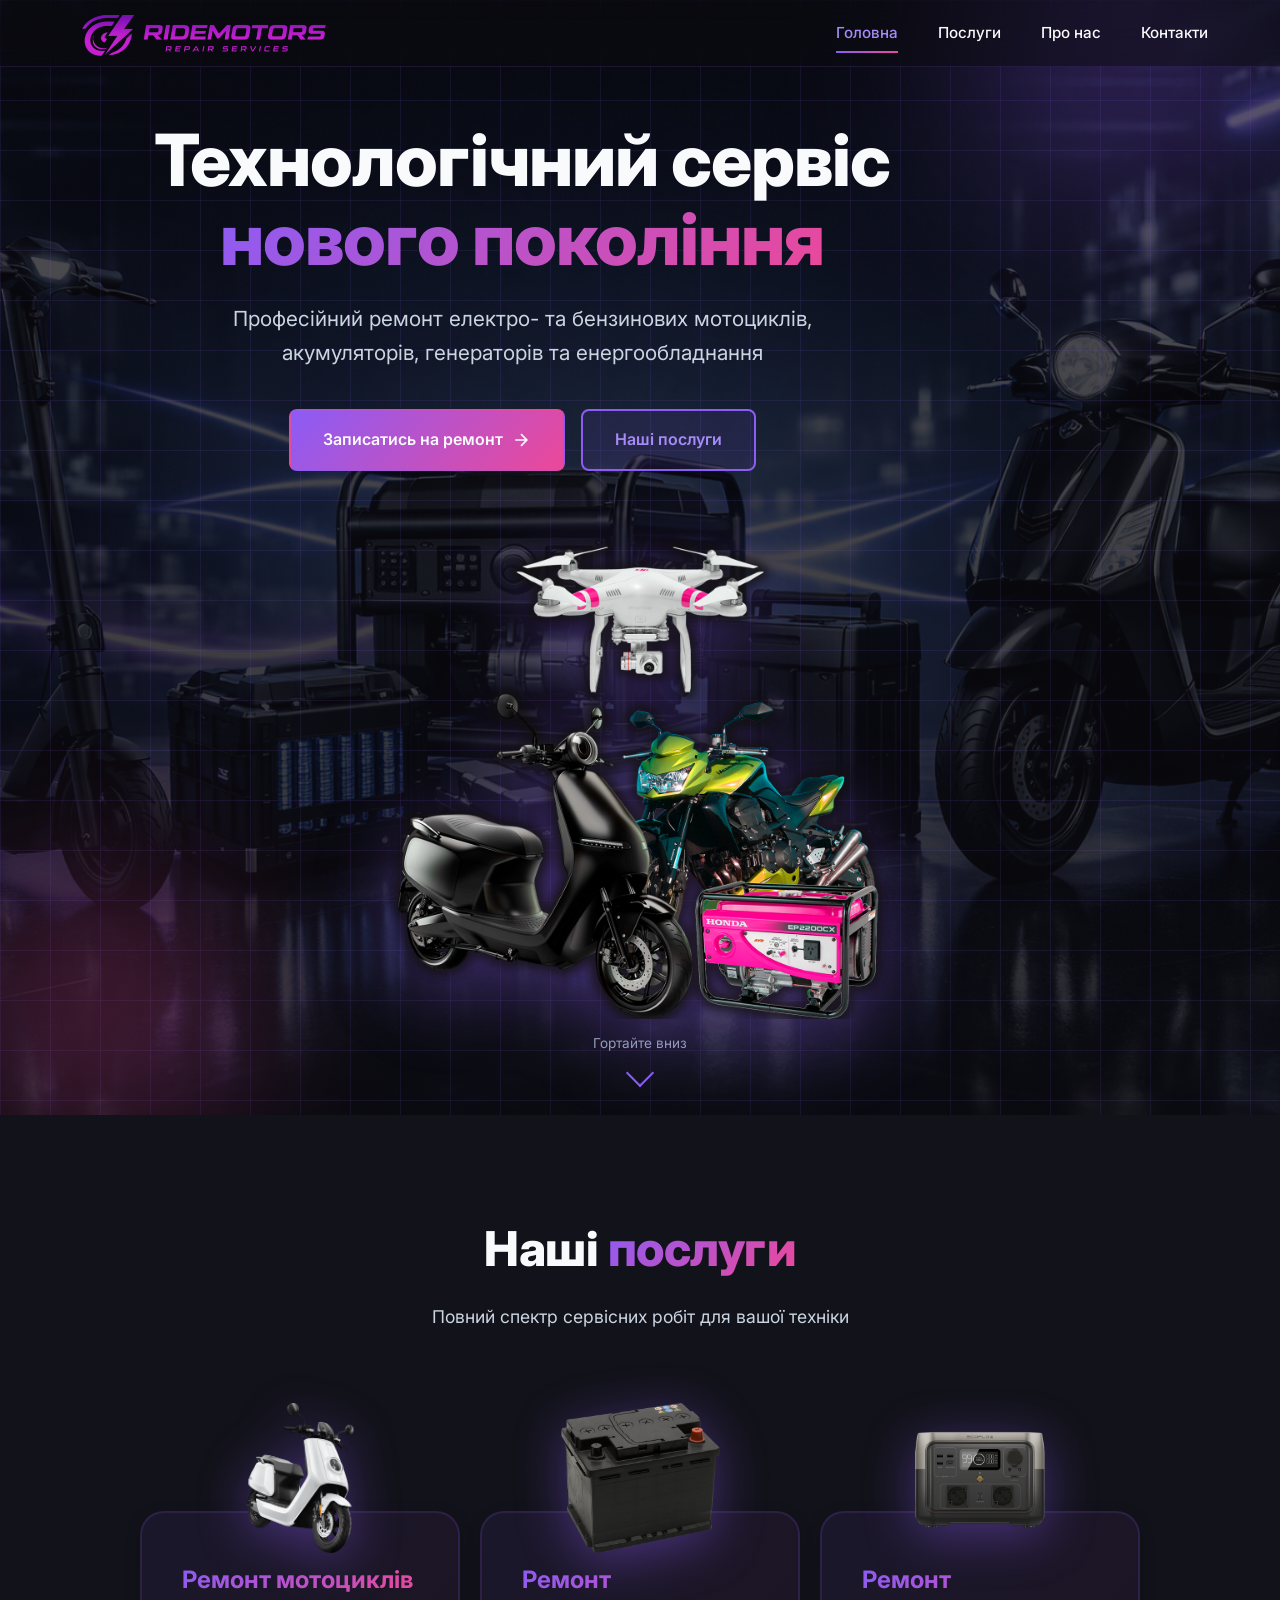
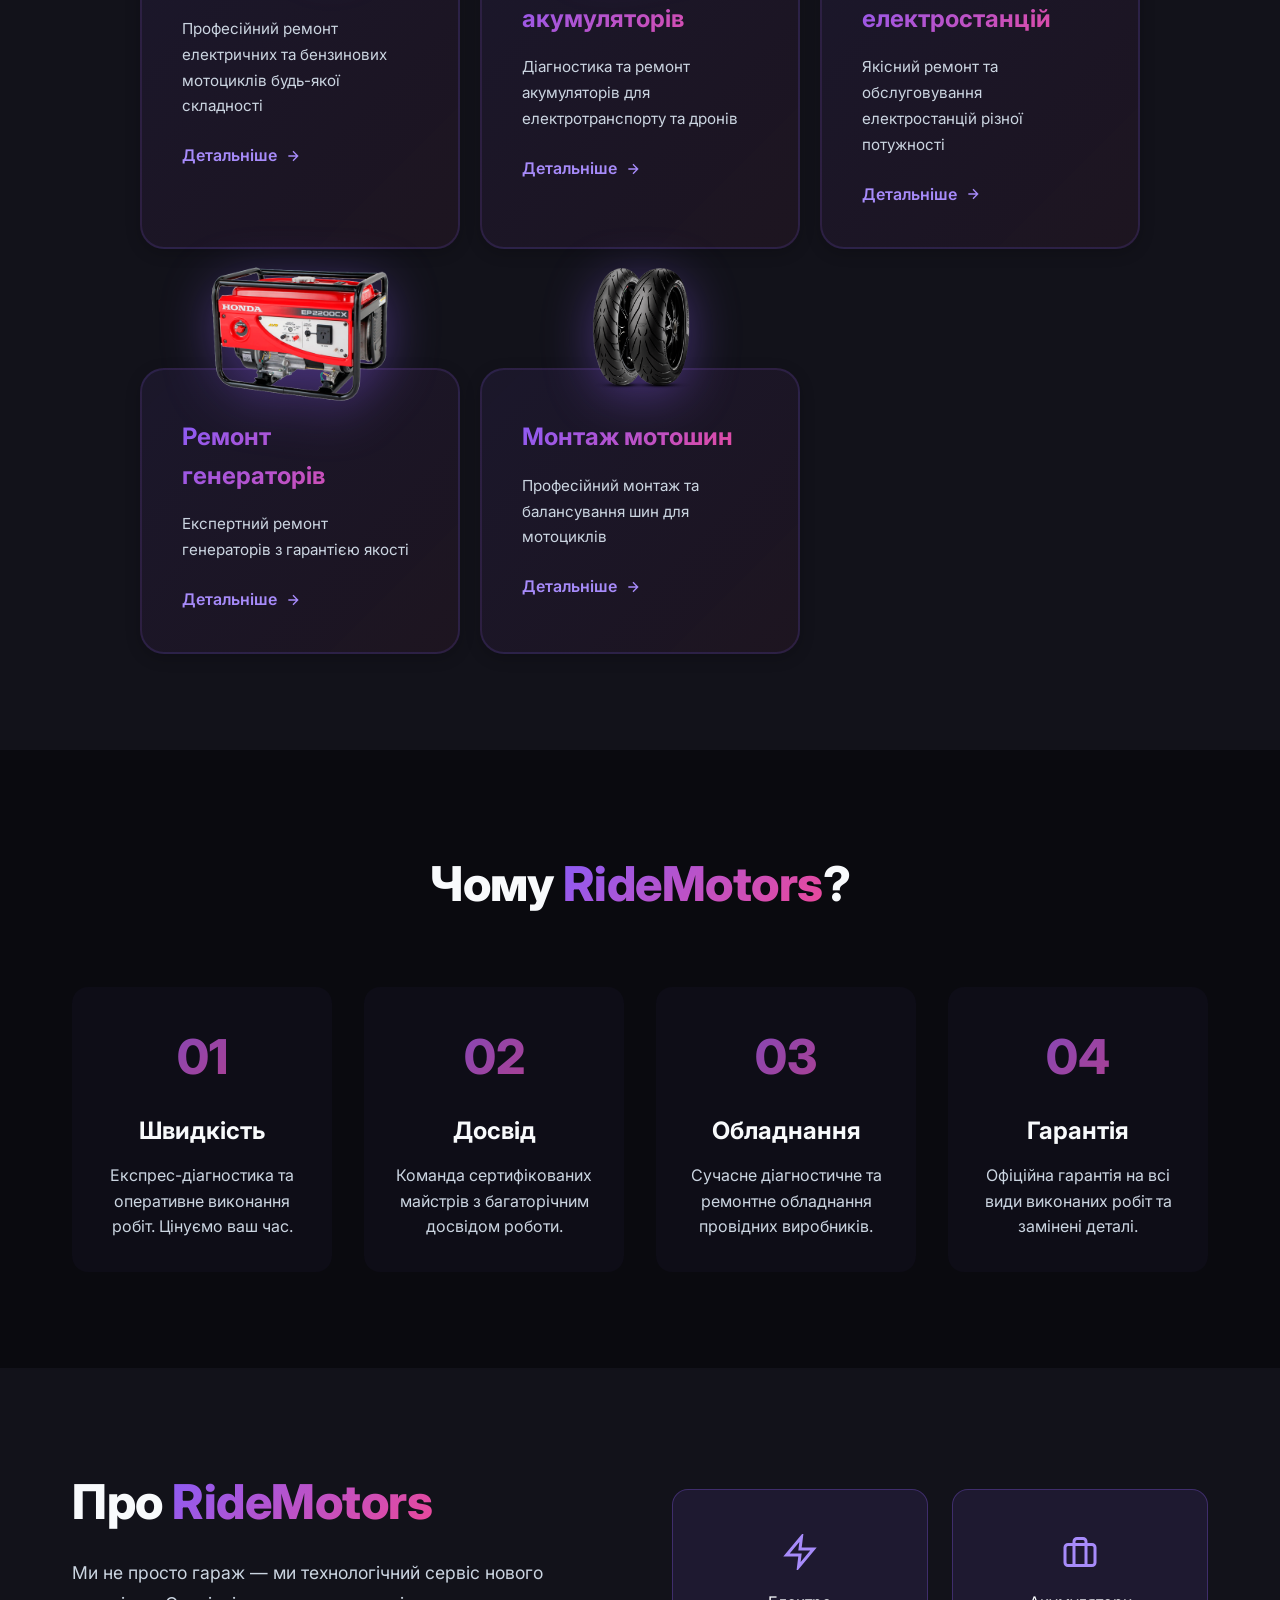
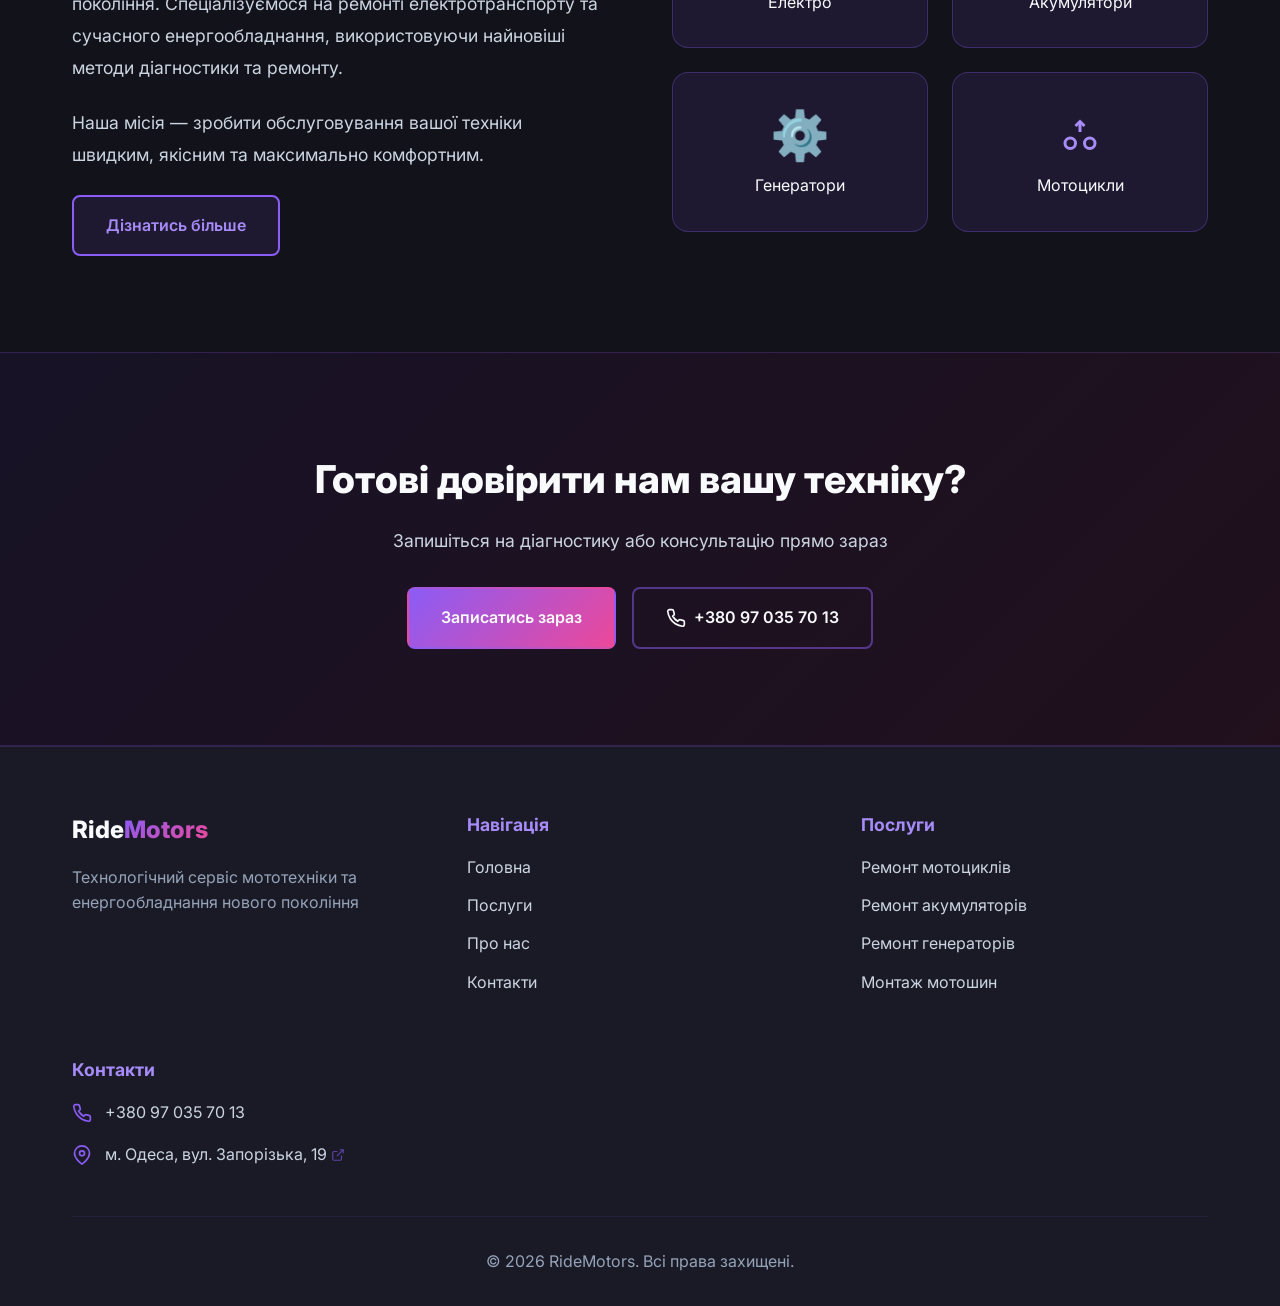
==== index.html @ 6305c005 "first commit" ====
<!DOCTYPE html>
<html lang="uk">
<head>
    <meta charset="UTF-8">
    <meta name="viewport" content="width=device-width, initial-scale=1.0">
    <meta name="description" content="RideMotors - сучасний сервіс з ремонту електро- та бензинових мотоциклів, акумуляторів, генераторів та електростанцій у Києві">
    <meta name="keywords" content="ремонт мотоциклів, ремонт електромотоциклів, ремонт акумуляторів, ремонт генераторів, монтаж мотошин">
    <meta property="og:title" content="RideMotors - Технологічний сервіс мототехніки">
    <meta property="og:description" content="Професійний ремонт електро- та бензинових мотоциклів, акумуляторів та енергообладнання">
    <meta property="og:type" content="website">
    <title>RideMotors - Технологічний сервіс мототехніки нового покоління</title>
    <link rel="preconnect" href="https://fonts.googleapis.com">
    <link rel="preconnect" href="https://fonts.gstatic.com" crossorigin>
    <link href="https://fonts.googleapis.com/css2?family=Inter:wght@300;400;600;700;800&display=swap" rel="stylesheet">
    <link rel="stylesheet" href="css/styles.css">
</head>
<body>
    <!-- Navigation -->
    <nav class="nav" id="nav">
        <div class="container">
            <div class="nav-content">
                <a href="index.html" class="logo">
                    <img src="img/logo.png" alt="RideMotors" class="logo-image">
                </a>
                <div class="nav-links" id="navLinks">
                    <a href="index.html" class="nav-link active">Головна</a>
                    <a href="services.html" class="nav-link">Послуги</a>
                    <a href="about.html" class="nav-link">Про нас</a>
                    <a href="contacts.html" class="nav-link">Контакти</a>
                </div>
                <button class="nav-toggle" id="navToggle" aria-label="Menu">
                    <span></span>
                    <span></span>
                    <span></span>
                </button>
            </div>
        </div>
    </nav>

    <!-- Hero Section -->
    <section class="hero">
        <div class="hero-bg">
            <div class="neon-grid"></div>
            <div class="glow-orb glow-orb-1"></div>
            <div class="glow-orb glow-orb-2"></div>
        </div>
        <div class="container">
            <div class="hero-content">
                <h1 class="hero-title animate-fade-in">
                    Технологічний сервіс
                    <span class="gradient-text">нового покоління</span>
                </h1>
                <p class="hero-subtitle animate-fade-in-delay">
                    Професійний ремонт електро- та бензинових мотоциклів, 
                    акумуляторів, генераторів та енергообладнання
                </p>
                <div class="hero-cta animate-fade-in-delay-2">
                    <a href="contacts.html" class="btn btn-primary glow-effect">
                        Записатись на ремонт
                        <svg class="btn-icon" viewBox="0 0 24 24" fill="none" stroke="currentColor" stroke-width="2">
                            <path d="M5 12h14M12 5l7 7-7 7"/>
                        </svg>
                    </a>
                    <a href="services.html" class="btn btn-secondary">
                        Наші послуги
                    </a>
                </div>
            </div>
            <div class="hero-motorcycle">
                <img src="img/motocycle.png" alt="Motorcycle" class="motorcycle-image animate-slide-up">
            </div>
        </div>
        <div class="scroll-indicator">
            <span>Гортайте вниз</span>
            <div class="scroll-arrow"></div>
        </div>
    </section>

    <!-- Services Section -->
    <section class="services" id="services">
        <div class="container">
            <div class="section-header">
                <h2 class="section-title">Наші <span class="gradient-text">послуги</span></h2>
                <p class="section-subtitle">Повний спектр сервісних робіт для вашої техніки</p>
            </div>
            <div class="services-grid">
                <div class="service-card" data-animate>
                    <div class="service-image">
                        <img src="img/remont-electro-skuteriv.png" alt="Ремонт мотоциклів">
                    </div>
                    <h3 class="service-title">Ремонт мотоциклів</h3>
                    <p class="service-description">
                        Професійний ремонт електричних та бензинових мотоциклів будь-якої складності
                    </p>
                    <a href="services.html#motorcycles" class="service-link">
                        Детальніше
                        <svg class="link-arrow" viewBox="0 0 24 24" fill="none" stroke="currentColor" stroke-width="2">
                            <path d="M5 12h14M12 5l7 7-7 7"/>
                        </svg>
                    </a>
                </div>

                <div class="service-card" data-animate>
                    <div class="service-image">
                        <img src="img/acamulator.png" alt="Ремонт акумуляторів">
                    </div>
                    <h3 class="service-title">Ремонт акумуляторів</h3>
                    <p class="service-description">
                        Діагностика та ремонт акумуляторів для електротранспорту та дронів
                    </p>
                    <a href="services.html#batteries" class="service-link">
                        Детальніше
                        <svg class="link-arrow" viewBox="0 0 24 24" fill="none" stroke="currentColor" stroke-width="2">
                            <path d="M5 12h14M12 5l7 7-7 7"/>
                        </svg>
                    </a>
                </div>

                <div class="service-card" data-animate>
                    <div class="service-image">
                        <img src="img/electro-stanchiya.png" alt="Ремонт електростанцій">
                    </div>
                    <h3 class="service-title">Ремонт електростанцій</h3>
                    <p class="service-description">
                        Якісний ремонт та обслуговування електростанцій різної потужності
                    </p>
                    <a href="services.html#power-stations" class="service-link">
                        Детальніше
                        <svg class="link-arrow" viewBox="0 0 24 24" fill="none" stroke="currentColor" stroke-width="2">
                            <path d="M5 12h14M12 5l7 7-7 7"/>
                        </svg>
                    </a>
                </div>

                <div class="service-card" data-animate>
                    <div class="service-image">
                        <img src="img/generator.png" alt="Ремонт генераторів">
                    </div>
                    <h3 class="service-title">Ремонт генераторів</h3>
                    <p class="service-description">
                        Експертний ремонт генераторів з гарантією якості
                    </p>
                    <a href="services.html#generators" class="service-link">
                        Детальніше
                        <svg class="link-arrow" viewBox="0 0 24 24" fill="none" stroke="currentColor" stroke-width="2">
                            <path d="M5 12h14M12 5l7 7-7 7"/>
                        </svg>
                    </a>
                </div>

                <div class="service-card" data-animate>
                    <div class="service-image">
                        <img src="img/motoshina.png" alt="Монтаж мотошин">
                    </div>
                    <h3 class="service-title">Монтаж мотошин</h3>
                    <p class="service-description">
                        Професійний монтаж та балансування шин для мотоциклів
                    </p>
                    <a href="services.html#tires" class="service-link">
                        Детальніше
                        <svg class="link-arrow" viewBox="0 0 24 24" fill="none" stroke="currentColor" stroke-width="2">
                            <path d="M5 12h14M12 5l7 7-7 7"/>
                        </svg>
                    </a>
                </div>
            </div>
        </div>
    </section>

    <!-- Advantages Section -->
    <section class="advantages">
        <div class="container">
            <div class="section-header">
                <h2 class="section-title">Чому <span class="gradient-text">RideMotors</span>?</h2>
            </div>
            <div class="advantages-grid">
                <div class="advantage-card" data-animate>
                    <div class="advantage-number">01</div>
                    <h3 class="advantage-title">Швидкість</h3>
                    <p class="advantage-description">
                        Експрес-діагностика та оперативне виконання робіт. Цінуємо ваш час.
                    </p>
                </div>
                <div class="advantage-card" data-animate>
                    <div class="advantage-number">02</div>
                    <h3 class="advantage-title">Досвід</h3>
                    <p class="advantage-description">
                        Команда сертифікованих майстрів з багаторічним досвідом роботи.
                    </p>
                </div>
                <div class="advantage-card" data-animate>
                    <div class="advantage-number">03</div>
                    <h3 class="advantage-title">Обладнання</h3>
                    <p class="advantage-description">
                        Сучасне діагностичне та ремонтне обладнання провідних виробників.
                    </p>
                </div>
                <div class="advantage-card" data-animate>
                    <div class="advantage-number">04</div>
                    <h3 class="advantage-title">Гарантія</h3>
                    <p class="advantage-description">
                        Офіційна гарантія на всі види виконаних робіт та замінені деталі.
                    </p>
                </div>
            </div>
        </div>
    </section>

    <!-- About Preview Section -->
    <section class="about-preview">
        <div class="container">
            <div class="about-preview-content">
                <div class="about-preview-text" data-animate>
                    <h2 class="section-title">Про <span class="gradient-text">RideMotors</span></h2>
                    <p class="about-preview-description">
                        Ми не просто гараж — ми технологічний сервіс нового покоління. 
                        Спеціалізуємося на ремонті електротранспорту та сучасного енергообладнання, 
                        використовуючи найновіші методи діагностики та ремонту.
                    </p>
                    <p class="about-preview-description">
                        Наша місія — зробити обслуговування вашої техніки швидким, 
                        якісним та максимально комфортним.
                    </p>
                    <a href="about.html" class="btn btn-secondary">
                        Дізнатись більше
                    </a>
                </div>
                <div class="about-preview-visual" data-animate>
                    <div class="tech-grid">
                        <div class="tech-item">
                            <div class="tech-icon">
                                <svg viewBox="0 0 24 24" fill="none" stroke="currentColor" stroke-width="2">
                                    <path d="M13 2L3 14h9l-1 8 10-12h-9l1-8z"/>
                                </svg>
                            </div>
                            <span>Електро</span>
                        </div>
                        <div class="tech-item">
                            <div class="tech-icon">
                                <svg viewBox="0 0 24 24" fill="none" stroke="currentColor" stroke-width="2">
                                    <rect x="2" y="7" width="20" height="14" rx="2" ry="2"/>
                                    <path d="M16 21V5a2 2 0 0 0-2-2h-4a2 2 0 0 0-2 2v16"/>
                                </svg>
                            </div>
                            <span>Акумулятори</span>
                        </div>
                        <div class="tech-item">
                            <div class="tech-icon">⚙️</div>
                            <span>Генератори</span>
                        </div>
                        <div class="tech-item">
                            <div class="tech-icon">
                                <svg viewBox="0 0 24 24" fill="none" stroke="currentColor" stroke-width="2">
                                    <circle cx="5.5" cy="17.5" r="3.5"/>
                                    <circle cx="18.5" cy="17.5" r="3.5"/>
                                    <path d="M15 6l-3-3-3 3"/>
                                    <path d="M12 3v7"/>
                                </svg>
                            </div>
                            <span>Мотоцикли</span>
                        </div>
                    </div>
                </div>
            </div>
        </div>
    </section>

    <!-- CTA Section -->
    <section class="cta">
        <div class="container">
            <div class="cta-content" data-animate>
                <h2 class="cta-title">Готові довірити нам вашу техніку?</h2>
                <p class="cta-description">
                    Запишіться на діагностику або консультацію прямо зараз
                </p>
                <div class="cta-buttons">
                    <a href="contacts.html" class="btn btn-primary glow-effect">
                        Записатись зараз
                    </a>
                    <a href="tel:+380970357013" class="btn btn-outline">
                        <svg class="btn-icon" viewBox="0 0 24 24" fill="none" stroke="currentColor" stroke-width="2">
                            <path d="M22 16.92v3a2 2 0 0 1-2.18 2 19.79 19.79 0 0 1-8.63-3.07 19.5 19.5 0 0 1-6-6 19.79 19.79 0 0 1-3.07-8.67A2 2 0 0 1 4.11 2h3a2 2 0 0 1 2 1.72 12.84 12.84 0 0 0 .7 2.81 2 2 0 0 1-.45 2.11L8.09 9.91a16 16 0 0 0 6 6l1.27-1.27a2 2 0 0 1 2.11-.45 12.84 12.84 0 0 0 2.81.7A2 2 0 0 1 22 16.92z"/>
                        </svg>
                        +380 97 035 70 13
                    </a>
                </div>
            </div>
        </div>
    </section>

    <!-- Footer -->
    <footer class="footer">
        <div class="container">
            <div class="footer-content">
                <div class="footer-section">
                    <h3 class="footer-logo">
                        <span class="logo-text">Ride</span><span class="logo-accent">Motors</span>
                    </h3>
                    <p class="footer-description">
                        Технологічний сервіс мототехніки та енергообладнання нового покоління
                    </p>
                </div>
                <div class="footer-section">
                    <h4 class="footer-title">Навігація</h4>
                    <ul class="footer-links">
                        <li><a href="index.html">Головна</a></li>
                        <li><a href="services.html">Послуги</a></li>
                        <li><a href="about.html">Про нас</a></li>
                        <li><a href="contacts.html">Контакти</a></li>
                    </ul>
                </div>
                <div class="footer-section">
                    <h4 class="footer-title">Послуги</h4>
                    <ul class="footer-links">
                        <li><a href="services.html#motorcycles">Ремонт мотоциклів</a></li>
                        <li><a href="services.html#batteries">Ремонт акумуляторів</a></li>
                        <li><a href="services.html#generators">Ремонт генераторів</a></li>
                        <li><a href="services.html#tires">Монтаж мотошин</a></li>
                    </ul>
                </div>
                <div class="footer-section">
                    <h4 class="footer-title">Контакти</h4>
                    <ul class="footer-contacts">
                        <li>
                            <svg viewBox="0 0 24 24" fill="none" stroke="currentColor" stroke-width="2">
                                <path d="M22 16.92v3a2 2 0 0 1-2.18 2 19.79 19.79 0 0 1-8.63-3.07 19.5 19.5 0 0 1-6-6 19.79 19.79 0 0 1-3.07-8.67A2 2 0 0 1 4.11 2h3a2 2 0 0 1 2 1.72 12.84 12.84 0 0 0 .7 2.81 2 2 0 0 1-.45 2.11L8.09 9.91a16 16 0 0 0 6 6l1.27-1.27a2 2 0 0 1 2.11-.45 12.84 12.84 0 0 0 2.81.7A2 2 0 0 1 22 16.92z"/>
                            </svg>
                            <a href="tel:+380970357013">+380 97 035 70 13</a>
                        </li>
                        <li>
                            <svg viewBox="0 0 24 24" fill="none" stroke="currentColor" stroke-width="2">
                                <path d="M21 10c0 7-9 13-9 13s-9-6-9-13a9 9 0 0 1 18 0z"/>
                                <circle cx="12" cy="10" r="3"/>
                            </svg>
                            <a href="https://maps.google.com/?q=м.+Одеса,+вул.+Запорізька,+19" target="_blank" rel="noopener" class="footer-address-link">
                                <span>м. Одеса, вул. Запорізька, 19</span>
                                <svg class="link-external" viewBox="0 0 24 24" fill="none" stroke="currentColor" stroke-width="2" style="width: 14px; height: 14px; margin-left: 4px;">
                                    <path d="M18 13v6a2 2 0 0 1-2 2H5a2 2 0 0 1-2-2V8a2 2 0 0 1 2-2h6"/>
                                    <polyline points="15 3 21 3 21 9"/>
                                    <line x1="10" y1="14" x2="21" y2="3"/>
                                </svg>
                            </a>
                        </li>
                    </ul>
                </div>
            </div>
            <div class="footer-bottom">
                <p>&copy; 2026 RideMotors. Всі права захищені.</p>
            </div>
        </div>
    </footer>

    <script src="js/main.js"></script>
</body>
</html>
---- css/styles.css ----
/* ============================================
   RideMotors - Modern Tech Service Website
   Purple Neon Aesthetic
   ============================================ */

/* ============================================
   ROOT VARIABLES
   ============================================ */
:root {
    /* Colors - Purple Neon Theme */
    --color-dark: #0a0a0f;
    --color-dark-alt: #12121a;
    --color-dark-lighter: #1a1a26;
    --color-purple: #8b5cf6;
    --color-purple-light: #a78bfa;
    --color-purple-dark: #7c3aed;
    --color-pink: #ec4899;
    --color-white: #f8fafc;
    --color-gray: #94a3b8;
    --color-gray-light: #cbd5e1;
    
    /* Gradients */
    --gradient-primary: linear-gradient(135deg, #8b5cf6 0%, #ec4899 100%);
    --gradient-secondary: linear-gradient(135deg, #7c3aed 0%, #8b5cf6 100%);
    --gradient-glow: radial-gradient(circle, rgba(139, 92, 246, 0.3) 0%, transparent 70%);
    
    /* Shadows & Glows */
    --glow-purple: 0 0 20px rgba(139, 92, 246, 0.5), 0 0 40px rgba(139, 92, 246, 0.3);
    --glow-purple-strong: 0 0 30px rgba(139, 92, 246, 0.8), 0 0 60px rgba(139, 92, 246, 0.5);
    --shadow-default: 0 4px 6px -1px rgba(0, 0, 0, 0.3), 0 2px 4px -1px rgba(0, 0, 0, 0.2);
    --shadow-lg: 0 10px 15px -3px rgba(0, 0, 0, 0.3), 0 4px 6px -2px rgba(0, 0, 0, 0.2);
    
    /* Typography */
    --font-primary: 'Inter', -apple-system, BlinkMacSystemFont, 'Segoe UI', sans-serif;
    
    /* Spacing */
    --spacing-xs: 0.5rem;
    --spacing-sm: 1rem;
    --spacing-md: 2rem;
    --spacing-lg: 4rem;
    --spacing-xl: 6rem;
    
    /* Transitions */
    --transition-fast: 0.2s ease;
    --transition-default: 0.3s ease;
    --transition-slow: 0.5s ease;
    
    /* Border Radius */
    --radius-sm: 0.5rem;
    --radius-md: 1rem;
    --radius-lg: 1.5rem;
}

/* ============================================
   RESET & BASE STYLES
   ============================================ */
* {
    margin: 0;
    padding: 0;
    box-sizing: border-box;
}

html {
    scroll-behavior: smooth;
    font-size: 16px;
    overflow-x: hidden;
    max-width: 100%;
}

body {
    font-family: var(--font-primary);
    background-color: var(--color-dark);
    color: var(--color-white);
    line-height: 1.6;
    overflow-x: hidden;
    -webkit-font-smoothing: antialiased;
    -moz-osx-font-smoothing: grayscale;
}

img {
    max-width: 100%;
    height: auto;
    display: block;
}

a {
    text-decoration: none;
    color: inherit;
    transition: color var(--transition-default);
}

a:hover {
    color: var(--color-purple-light);
}

button {
    font-family: inherit;
    border: none;
    background: none;
    cursor: pointer;
    transition: all var(--transition-default);
}

ul, ol {
    list-style: none;
}

/* ============================================
   CONTAINER & LAYOUT
   ============================================ */
.container {
    max-width: 1200px;
    margin: 0 auto;
    padding: 0 var(--spacing-md);
    width: 100%;
    box-sizing: border-box;
}

.container-fluid {
    width: 100%;
    padding: 0;
}

/* ============================================
   NAVIGATION
   ============================================ */
.nav {
    position: fixed;
    top: 0;
    left: 0;
    right: 0;
    z-index: 1000;
    background: rgba(10, 10, 15, 0.5);
    backdrop-filter: blur(15px);
    border-bottom: 1px solid rgba(139, 92, 246, 0.15);
    transition: all var(--transition-default);
}

.nav.scrolled {
    background: rgba(10, 10, 15, 0.85);
    box-shadow: var(--shadow-lg);
}

.nav-content {
    display: flex;
    align-items: center;
    justify-content: space-between;
    padding: 0.8rem 0;
}

.logo {
    font-size: 1.5rem;
    font-weight: 800;
    letter-spacing: -0.5px;
    display: flex;
    align-items: center;
}

.logo-image {
    height: 40px;
    width: auto;
    transform: scale(5);
    transform-origin: left center;
    margin-right: 150px;
    transition: all var(--transition-default);
}

.logo:hover .logo-image {
    filter: brightness(1.2);
}

.logo-text {
    color: var(--color-white);
}

.logo-accent {
    background: var(--gradient-primary);
    -webkit-background-clip: text;
    -webkit-text-fill-color: transparent;
    background-clip: text;
}

.nav-links {
    display: flex;
    gap: 2.5rem;
    align-items: center;
}

.nav-link {
    font-weight: 500;
    font-size: 0.95rem;
    position: relative;
    padding: 0.5rem 0;
    transition: color var(--transition-default);
}

.nav-link::after {
    content: '';
    position: absolute;
    bottom: 0;
    left: 0;
    width: 0;
    height: 2px;
    background: var(--gradient-primary);
    transition: width var(--transition-default);
}

.nav-link:hover::after,
.nav-link.active::after {
    width: 100%;
}

.nav-link.active {
    color: var(--color-purple-light);
}

.nav-toggle {
    display: none;
    flex-direction: column;
    gap: 5px;
    padding: 0.5rem;
}

.nav-toggle span {
    width: 25px;
    height: 2px;
    background: var(--color-white);
    transition: all var(--transition-default);
}

/* ============================================
   HERO SECTION
   ============================================ */
.hero {    position: relative;
    min-height: 100vh;
    display: flex;
    align-items: center;
    justify-content: center;
    overflow: hidden;
    padding-top: 120px;
    max-width: 100vw;
}

.hero .container {
    position: relative;
    width: 100%;
}

.hero-bg {
    position: absolute;
    inset: 0;
    z-index: -1;
    overflow: hidden;
    background-image: url('../img/background.png');
    background-size: cover;
    background-position: center;
    background-repeat: no-repeat;
}

.hero-bg::before {
    content: '';
    position: absolute;
    inset: 0;
    background: linear-gradient(to bottom, rgba(10, 10, 15, 0.7), rgba(10, 10, 15, 0.85));
    z-index: 1;
}

.neon-grid {
    position: absolute;
    inset: 0;
    background-image: 
        linear-gradient(rgba(139, 92, 246, 0.1) 1px, transparent 1px),
        linear-gradient(90deg, rgba(139, 92, 246, 0.1) 1px, transparent 1px);
    background-size: 50px 50px;
    animation: gridMove 20s linear infinite;
    z-index: 2;
}

@keyframes gridMove {
    0% {
        transform: translate(0, 0);
    }
    100% {
        transform: translate(50px, 50px);
    }
}

.glow-orb {
    position: absolute;
    border-radius: 50%;
    filter: blur(80px);
    opacity: 0.4;
    animation: float 8s ease-in-out infinite;
    z-index: 2;
}

.glow-orb-1 {
    width: 500px;
    height: 500px;
    background: radial-gradient(circle, var(--color-purple) 0%, transparent 70%);
    top: -200px;
    right: -100px;
}

.glow-orb-2 {
    width: 400px;
    height: 400px;
    background: radial-gradient(circle, var(--color-pink) 0%, transparent 70%);
    bottom: -100px;
    left: -100px;
    animation-delay: -4s;
}

@keyframes float {
    0%, 100% {
        transform: translate(0, 0);
    }
    50% {
        transform: translate(30px, 30px);
    }
}

.hero-content {
    text-align: center;
    max-width: 900px;
    z-index: 10;
    position: relative;
}

.hero-title {
    font-size: clamp(2.5rem, 6vw, 4.5rem);
    font-weight: 800;
    line-height: 1.1;
    margin-bottom: 1.5rem;
    letter-spacing: -1px;
}

.hero-subtitle {
    font-size: clamp(1rem, 2vw, 1.3rem);
    color: var(--color-gray-light);
    margin-bottom: 2.5rem;
    max-width: 700px;
    margin-left: auto;
    margin-right: auto;
}

.gradient-text {
    background: var(--gradient-primary);
    -webkit-background-clip: text;
    -webkit-text-fill-color: transparent;
    background-clip: text;
}

.hero-cta {
    display: flex;
    gap: 1rem;
    justify-content: center;
    flex-wrap: wrap;
}

/* ============================================
   BUTTONS
   ============================================ */
.btn {
    display: inline-flex;
    align-items: center;
    gap: 0.5rem;
    padding: 1rem 2rem;
    border-radius: var(--radius-sm);
    font-weight: 600;
    font-size: 1rem;
    transition: all var(--transition-default);
    cursor: pointer;
    white-space: nowrap;
}

.btn-primary {
    background: var(--gradient-primary);
    color: var(--color-white);
    border: 2px solid transparent;
}

.btn-primary:hover {
    transform: translateY(-2px);
    box-shadow: var(--glow-purple-strong);
}

.btn-secondary {
    background: rgba(139, 92, 246, 0.1);
    color: var(--color-purple-light);
    border: 2px solid var(--color-purple);
}

.btn-secondary:hover {
    background: rgba(139, 92, 246, 0.2);
    border-color: var(--color-purple-light);
}

.btn-outline {
    background: transparent;
    color: var(--color-white);
    border: 2px solid rgba(139, 92, 246, 0.5);
}

.btn-outline:hover {
    background: rgba(139, 92, 246, 0.1);
    border-color: var(--color-purple);
}

.btn-icon {
    width: 20px;
    height: 20px;
}

.btn-full {
    width: 100%;
    justify-content: center;
}

.glow-effect:hover {
    animation: pulseGlow 1.5s ease-in-out infinite;
}

@keyframes pulseGlow {
    0%, 100% {
        box-shadow: var(--glow-purple);
    }
    50% {
        box-shadow: var(--glow-purple-strong);
    }
}

/* ============================================
   HERO MOTORCYCLE
   ============================================ */
.hero-motorcycle {
    position: relative;
    right: auto;
    bottom: auto;
    z-index: 5;
    max-width: 500px;
    width: 90%;
    margin: 3rem auto 0;
    display: block;
    pointer-events: none;
}

.motorcycle-image {
    width: 100%;
    height: auto;
    filter: drop-shadow(0 20px 40px rgba(139, 92, 246, 0.4));
    animation: motorcyclePulse 3s ease-in-out infinite;
}

@keyframes motorcycleFloat {
    0%, 100% {
        transform: translateY(0px);
    }
    50% {
        transform: translateY(-20px);
    }
}

@keyframes motorcyclePulse {
    0%, 100% {
        transform: scale(1);
        filter: drop-shadow(0 10px 30px rgba(139, 92, 246, 0.4));
    }
    50% {
        transform: scale(1.05);
        filter: drop-shadow(0 15px 40px rgba(139, 92, 246, 0.6));
    }
}

/* ============================================
   SCROLL INDICATOR
   ============================================ */
.scroll-indicator {
    position: absolute;
    bottom: 2rem;
    left: 50%;
    transform: translateX(-50%);
    display: flex;
    flex-direction: column;
    align-items: center;
    gap: 0.5rem;
    color: var(--color-gray);
    font-size: 0.85rem;
    animation: bounce 2s infinite;
}

.scroll-arrow {
    width: 20px;
    height: 20px;
    border-left: 2px solid var(--color-purple);
    border-bottom: 2px solid var(--color-purple);
    transform: rotate(-45deg);
}

@keyframes bounce {
    0%, 20%, 50%, 80%, 100% {
        transform: translateX(-50%) translateY(0);
    }
    40% {
        transform: translateX(-50%) translateY(-10px);
    }
    60% {
        transform: translateX(-50%) translateY(-5px);
    }
}

/* ============================================
   SECTIONS
   ============================================ */
section {
    padding: var(--spacing-xl) 0;
    position: relative;
    overflow-x: hidden;
    max-width: 100%;
}

.section-header {
    text-align: center;
    margin-bottom: var(--spacing-lg);
}

.section-title {
    font-size: clamp(2rem, 4vw, 3rem);
    font-weight: 800;
    margin-bottom: 1rem;
    letter-spacing: -0.5px;
}

.section-subtitle {
    font-size: 1.1rem;
    color: var(--color-gray-light);
    max-width: 600px;
    margin: 0 auto;
}

/* ============================================
   SERVICES SECTION
   ============================================ */
.services {
    background: var(--color-dark-alt);
}

.services-grid {
    display: grid;
    grid-template-columns: repeat(3, 1fr);
    gap: 1.5rem;
    margin-top: 5rem;
    max-width: 1200px;
    margin-left: auto;
    margin-right: auto;
}

.service-card {
    background: linear-gradient(135deg, rgba(139, 92, 246, 0.08) 0%, rgba(236, 72, 153, 0.05) 100%);
    border: 2px solid rgba(139, 92, 246, 0.15);
    border-radius: var(--radius-lg);
    padding: 2.5rem;
    padding-top: 3rem;
    transition: all var(--transition-default);
    position: relative;
    overflow: hidden;
    box-shadow: 0 4px 15px rgba(0, 0, 0, 0.2);
}

/* Шахматный паттерн */
.service-card:nth-child(1) {
    transform: translateY(0);
    overflow: visible;
    margin-top: 100px;
    max-width: 350px;
    margin-left: auto;
    margin-right: auto;
}

.service-card:nth-child(2) {
    transform: translateY(0);
    max-width: 350px;
    margin-left: auto;
    margin-right: auto;
    margin-top: 100px;
}

.service-card:nth-child(3) {
    transform: translateY(0);
    max-width: 350px;
    margin-left: auto;
    margin-right: auto;
    margin-top: 100px;
}

.service-card:nth-child(4) {
    transform: translateY(0);
    max-width: 350px;
    margin-left: auto;
    margin-right: auto;
    margin-top: 100px;
    grid-column: 1 / 2;
    grid-row: 2;
    justify-self: end;
}

.service-card:nth-child(5) {
    transform: translateY(0);
    max-width: 350px;
    margin: 100px auto 0 auto;
    grid-column: 2 / 3;
    grid-row: 2;
    justify-self: start;
}

.service-card::before {
    content: '';
    position: absolute;
    top: 0;
    left: 0;
    right: 0;
    height: 4px;
    background: var(--gradient-primary);
    transform: scaleX(0);
    transition: transform var(--transition-default);
}

.service-card::after {
    content: '';
    position: absolute;
    top: -50%;
    right: -50%;
    width: 200px;
    height: 200px;
    background: radial-gradient(circle, rgba(139, 92, 246, 0.15) 0%, transparent 70%);
    border-radius: 50%;
    opacity: 0;
    transition: all 0.6s ease;
}

.service-card:hover {
    transform: translateY(-30px) scale(1.02) !important;
    border-color: var(--color-purple-light);
    box-shadow: 0 15px 40px rgba(139, 92, 246, 0.4), 0 0 30px rgba(139, 92, 246, 0.2);
    background: linear-gradient(135deg, rgba(139, 92, 246, 0.12) 0%, rgba(236, 72, 153, 0.08) 100%);
    z-index: 10;
}

.service-card:hover::before {
    transform: scaleX(1);
}

.service-card:hover::after {
    opacity: 1;
    top: 0;
    right: 0;
}

.service-icon {
    width: 100px;
    height: 100px;
    margin: 0 auto;
    display: flex;
    align-items: center;
    justify-content: center;
    background: linear-gradient(135deg, rgba(139, 92, 246, 0.3) 0%, rgba(236, 72, 153, 0.2) 100%);
    border-radius: var(--radius-lg);
    transition: all 0.4s ease;
    position: absolute;
    top: -130px;
    left: 50%;
    transform: translateX(-50%);
    z-index: 10;
    box-shadow: 0 10px 30px rgba(139, 92, 246, 0.4);
}

.service-image {
    width: 75%;
    height: 180px;
    margin: 0 auto;
    overflow: visible;
    border-radius: var(--radius-md);
    position: absolute;
    top: -130px;
    left: 50%;
    transform: translateX(-50%);
    display: block;
    z-index: 10;
}

.service-image img {
    width: 100%;
    height: 100%;
    object-fit: contain;
    transition: all 0.5s ease;
    filter: drop-shadow(0 10px 25px rgba(139, 92, 246, 0.4));
}

.service-card:hover .service-image img {
    transform: scale(1.1) translateY(-10px);
    filter: drop-shadow(0 15px 35px rgba(139, 92, 246, 0.6));
}

/* Добавляем отступ сверху для карточки с изображением */
.service-card:has(.service-image) {
    padding-top: 3rem;
    overflow: visible;
}

.service-icon svg {
    width: 50px;
    height: 50px;
    color: var(--color-purple-light);
    transition: all 0.4s ease;
}

.service-card:hover .service-icon {
    background: var(--gradient-primary);
    transform: translateX(-50%) scale(1.15) rotate(5deg);
    box-shadow: 0 15px 40px rgba(139, 92, 246, 0.6);
}

.service-card:hover .service-icon svg {
    color: var(--color-white);
    transform: scale(1.1);
}

.service-title {
    font-size: 1.5rem;
    font-weight: 700;
    margin-bottom: 1rem;
    background: var(--gradient-primary);
    -webkit-background-clip: text;
    -webkit-text-fill-color: transparent;
    background-clip: text;
    transition: all var(--transition-default);
}

.service-description {
    color: var(--color-gray-light);
    margin-bottom: 1.5rem;
    line-height: 1.7;
    font-size: 0.95rem;
}

.service-link {
    display: inline-flex;
    align-items: center;
    gap: 0.5rem;
    color: var(--color-purple-light);
    font-weight: 600;
    transition: all var(--transition-default);
}

.service-link:hover {
    gap: 0.8rem;
}

.link-arrow {
    width: 16px;
    height: 16px;
    transition: transform var(--transition-default);
}

.service-link:hover .link-arrow {
    transform: translateX(4px);
}

/* ============================================
   ADVANTAGES SECTION
   ============================================ */
.advantages-grid {
    display: grid;
    grid-template-columns: repeat(auto-fit, minmax(250px, 1fr));
    gap: 2rem;
}

.advantage-card {
    text-align: center;
    padding: 2rem;
    border-radius: var(--radius-md);
    background: rgba(139, 92, 246, 0.03);
    transition: all var(--transition-default);
}

.advantage-card:hover {
    background: rgba(139, 92, 246, 0.08);
    transform: translateY(-5px);
}

.advantage-number {
    font-size: 3rem;
    font-weight: 800;
    background: var(--gradient-primary);
    -webkit-background-clip: text;
    -webkit-text-fill-color: transparent;
    background-clip: text;
    margin-bottom: 1rem;
    opacity: 0.8;
}

.advantage-title {
    font-size: 1.5rem;
    font-weight: 700;
    margin-bottom: 0.8rem;
}

.advantage-description {
    color: var(--color-gray-light);
}

/* ============================================
   ABOUT PREVIEW
   ============================================ */
.about-preview {
    background: var(--color-dark-alt);
}

.about-preview-content {
    display: grid;
    grid-template-columns: repeat(auto-fit, minmax(300px, 1fr));
    gap: 4rem;
    align-items: center;
}

.about-preview-description {
    color: var(--color-gray-light);
    margin-bottom: 1.5rem;
    font-size: 1.1rem;
    line-height: 1.8;
}

.tech-grid {
    display: grid;
    grid-template-columns: repeat(2, 1fr);
    gap: 1.5rem;
}

.tech-item {
    background: rgba(139, 92, 246, 0.1);
    border: 1px solid rgba(139, 92, 246, 0.3);
    border-radius: var(--radius-md);
    padding: 2rem;
    text-align: center;
    transition: all var(--transition-default);
}

.tech-item:hover {
    border-color: var(--color-purple);
    transform: scale(1.05);
    box-shadow: var(--glow-purple);
}

.tech-icon {
    font-size: 3rem;
    margin-bottom: 0.5rem;
    display: flex;
    align-items: center;
    justify-content: center;
    width: 60px;
    height: 60px;
    margin: 0 auto 0.5rem;
}

.tech-icon svg {
    width: 36px;
    height: 36px;
    color: var(--color-purple-light);
}

/* ============================================
   CTA SECTION
   ============================================ */
.cta {
    background: linear-gradient(135deg, rgba(139, 92, 246, 0.1) 0%, rgba(236, 72, 153, 0.1) 100%);
    border-top: 1px solid rgba(139, 92, 246, 0.2);
    border-bottom: 1px solid rgba(139, 92, 246, 0.2);
}

.cta-content {
    text-align: center;
    max-width: 700px;
    margin: 0 auto;
}

.cta-title {
    font-size: clamp(1.8rem, 3vw, 2.5rem);
    font-weight: 800;
    margin-bottom: 1rem;
}

.cta-description {
    font-size: 1.1rem;
    color: var(--color-gray-light);
    margin-bottom: 2rem;
}

.cta-buttons {
    display: flex;
    gap: 1rem;
    justify-content: center;
    flex-wrap: wrap;
}

/* ============================================
   FOOTER
   ============================================ */
.footer {
    background: var(--color-dark-lighter);
    padding: var(--spacing-lg) 0 var(--spacing-md);
    border-top: 1px solid rgba(139, 92, 246, 0.2);
}

.footer-content {
    display: grid;
    grid-template-columns: repeat(auto-fit, minmax(250px, 1fr));
    gap: 3rem;
    margin-bottom: var(--spacing-md);
}

.footer-logo {
    font-size: 1.5rem;
    font-weight: 800;
    margin-bottom: 1rem;
}

.footer-description {
    color: var(--color-gray);
    line-height: 1.6;
}

.footer-title {
    font-size: 1.1rem;
    font-weight: 700;
    margin-bottom: 1rem;
    color: var(--color-purple-light);
}

.footer-links li {
    margin-bottom: 0.8rem;
}

.footer-links a {
    color: var(--color-gray-light);
    transition: color var(--transition-default);
}

.footer-links a:hover {
    color: var(--color-purple-light);
}

.footer-contacts li {
    display: flex;
    align-items: center;
    gap: 0.8rem;
    margin-bottom: 1rem;
    color: var(--color-gray-light);
}

.footer-contacts svg {
    width: 20px;
    height: 20px;
    color: var(--color-purple);
    flex-shrink: 0;
}

.footer-address-link {
    display: inline-flex;
    align-items: center;
    transition: all var(--transition-default);
}

.footer-address-link:hover {
    color: var(--color-purple-light);
}

.footer-address-link .link-external {
    opacity: 0.6;
    transition: all var(--transition-default);
}

.footer-address-link:hover .link-external {
    opacity: 1;
    transform: translateX(2px);
}

.footer-bottom {
    text-align: center;
    padding-top: var(--spacing-md);
    border-top: 1px solid rgba(139, 92, 246, 0.1);
    color: var(--color-gray);
}

/* ============================================
   PAGE HEADER (for subpages)
   ============================================ */
.page-header {
    position: relative;
    min-height: 40vh;
    display: flex;
    align-items: center;
    justify-content: center;
    padding-top: 100px;
    text-align: center;
}

.page-title {
    font-size: clamp(2.5rem, 5vw, 4rem);
    font-weight: 800;
    margin-bottom: 1rem;
}

.page-subtitle {
    font-size: 1.2rem;
    color: var(--color-gray-light);
}

/* ============================================
   ANIMATIONS
   ============================================ */
.animate-fade-in {
    animation: fadeIn 0.8s ease-out;
}

.animate-fade-in-delay {
    animation: fadeIn 0.8s ease-out 0.2s both;
}

.animate-fade-in-delay-2 {
    animation: fadeIn 0.8s ease-out 0.4s both;
}

.animate-slide-up {
    animation: slideUp 1s ease-out 0.6s both;
}

@keyframes fadeIn {
    from {
        opacity: 0;
        transform: translateY(20px);
    }
    to {
        opacity: 1;
        transform: translateY(0);
    }
}

@keyframes slideUp {
    from {
        opacity: 0;
        transform: translateY(100px);
    }
    to {
        opacity: 1;
        transform: translateY(0);
    }
}

[data-animate] {
    opacity: 0;
    transform: translateY(30px);
    transition: all 0.6s ease-out;
}

[data-animate].in-view {
    opacity: 1;
    transform: translateY(0);
}

/* ============================================
   SERVICE DETAIL PAGE
   ============================================ */
.service-detail {
    padding: var(--spacing-lg) 0;
}

.service-detail.alternate {
    background: var(--color-dark-alt);
}

.service-detail-content {
    display: grid;
    grid-template-columns: repeat(auto-fit, minmax(300px, 1fr));
    gap: 4rem;
    align-items: center;
}

.service-detail-content.reverse {
    direction: rtl;
}

.service-detail-content.reverse > * {
    direction: ltr;
}

.service-detail-icon {
    width: 80px;
    height: 80px;
    display: flex;
    align-items: center;
    justify-content: center;
    background: rgba(139, 92, 246, 0.1);
    border: 2px solid var(--color-purple);
    border-radius: var(--radius-md);
    margin-bottom: 1.5rem;
}

.service-detail-icon svg {
    width: 40px;
    height: 40px;
    color: var(--color-purple-light);
}

.service-detail-title {
    font-size: clamp(1.8rem, 3vw, 2.5rem);
    font-weight: 800;
    margin-bottom: 1.5rem;
}

.service-detail-description {
    font-size: 1.1rem;
    color: var(--color-gray-light);
    margin-bottom: 2rem;
    line-height: 1.8;
}

.service-detail-list {
    margin-bottom: 2rem;
}

.service-detail-list li {
    padding: 0.8rem 0;
    padding-left: 2rem;
    position: relative;
    color: var(--color-gray-light);
    border-bottom: 1px solid rgba(139, 92, 246, 0.1);
}

.service-detail-list li::before {
    content: '▸';
    position: absolute;
    left: 0;
    color: var(--color-purple);
    font-weight: bold;
}

.tech-showcase {
    display: grid;
    grid-template-columns: repeat(auto-fit, minmax(150px, 1fr));
    gap: 2rem;
}

.tech-showcase-item {
    background: rgba(139, 92, 246, 0.1);
    border: 1px solid rgba(139, 92, 246, 0.3);
    border-radius: var(--radius-md);
    padding: 2rem;
    text-align: center;
    transition: all var(--transition-default);
}

.tech-showcase-item:hover {
    border-color: var(--color-purple);
    transform: translateY(-5px);
    box-shadow: var(--glow-purple);
}

.tech-showcase-number {
    display: block;
    font-size: 2.5rem;
    font-weight: 800;
    background: var(--gradient-primary);
    -webkit-background-clip: text;
    -webkit-text-fill-color: transparent;
    background-clip: text;
    margin-bottom: 0.5rem;
}

.tech-showcase-label {
    display: block;
    color: var(--color-gray-light);
    font-size: 0.9rem;
}

/* ============================================
   ABOUT PAGE
   ============================================ */
.about-section {
    padding: var(--spacing-lg) 0;
}

.about-section.alternate {
    background: var(--color-dark-alt);
}

.about-content {
    display: grid;
    grid-template-columns: repeat(auto-fit, minmax(300px, 1fr));
    gap: 4rem;
    align-items: center;
}

.about-text {
    max-width: 600px;
}

.about-paragraph {
    font-size: 1.1rem;
    color: var(--color-gray-light);
    margin-bottom: 1.5rem;
    line-height: 1.8;
}

.about-paragraph.center {
    text-align: center;
    max-width: 800px;
    margin-left: auto;
    margin-right: auto;
}

.about-list {
    margin-top: 2rem;
}

.about-list li {
    padding: 1rem 0;
    padding-left: 2rem;
    position: relative;
    color: var(--color-gray-light);
    border-bottom: 1px solid rgba(139, 92, 246, 0.1);
}

.about-list li::before {
    content: '✓';
    position: absolute;
    left: 0;
    color: var(--color-purple);
    font-weight: bold;
    font-size: 1.2rem;
}

.stats-grid {
    display: grid;
    grid-template-columns: repeat(2, 1fr);
    gap: 1.5rem;
}

.stat-card {
    background: rgba(139, 92, 246, 0.1);
    border: 1px solid rgba(139, 92, 246, 0.3);
    border-radius: var(--radius-md);
    padding: 2rem;
    text-align: center;
    transition: all var(--transition-default);
}

.stat-card:hover {
    border-color: var(--color-purple);
    transform: scale(1.05);
    box-shadow: var(--glow-purple);
}

.stat-number {
    display: block;
    font-size: 2.5rem;
    font-weight: 800;
    background: var(--gradient-primary);
    -webkit-background-clip: text;
    -webkit-text-fill-color: transparent;
    background-clip: text;
    margin-bottom: 0.5rem;
}

.stat-label {
    display: block;
    color: var(--color-gray-light);
}

.values-grid {
    display: grid;
    grid-template-columns: repeat(2, 1fr);
    gap: 1.5rem;
}

.value-card {
    background: rgba(139, 92, 246, 0.05);
    border: 1px solid rgba(139, 92, 246, 0.2);
    border-radius: var(--radius-md);
    padding: 1.5rem;
    text-align: center;
    transition: all var(--transition-default);
}

.value-card:hover {
    border-color: var(--color-purple);
    transform: translateY(-5px);
}

.value-icon {
    font-size: 2.5rem;
    margin-bottom: 0.8rem;
}

.value-card h3 {
    font-size: 1.2rem;
    margin-bottom: 0.5rem;
}

.value-card p {
    color: var(--color-gray);
    font-size: 0.9rem;
}

.technology-grid {
    display: grid;
    grid-template-columns: repeat(auto-fit, minmax(250px, 1fr));
    gap: 2rem;
}

.tech-feature-card {
    background: rgba(139, 92, 246, 0.05);
    border: 1px solid rgba(139, 92, 246, 0.2);
    border-radius: var(--radius-md);
    padding: 2rem;
    transition: all var(--transition-default);
}

.tech-feature-card:hover {
    border-color: var(--color-purple);
    transform: translateY(-5px);
    box-shadow: var(--glow-purple);
}

.tech-feature-icon {
    width: 60px;
    height: 60px;
    display: flex;
    align-items: center;
    justify-content: center;
    background: rgba(139, 92, 246, 0.1);
    border-radius: var(--radius-sm);
    margin-bottom: 1.5rem;
}

.tech-feature-icon svg {
    width: 30px;
    height: 30px;
    color: var(--color-purple-light);
}

.tech-feature-title {
    font-size: 1.3rem;
    font-weight: 700;
    margin-bottom: 1rem;
}

.tech-feature-description {
    color: var(--color-gray-light);
    line-height: 1.6;
}

.team-info {
    max-width: 900px;
    margin: 0 auto;
}

.team-stats {
    display: flex;
    justify-content: center;
    gap: 4rem;
    margin-top: 3rem;
    flex-wrap: wrap;
}

.team-stat {
    text-align: center;
}

.team-stat-number {
    display: block;
    font-size: 3rem;
    font-weight: 800;
    background: var(--gradient-primary);
    -webkit-background-clip: text;
    -webkit-text-fill-color: transparent;
    background-clip: text;
    margin-bottom: 0.5rem;
}

.team-stat-label {
    display: block;
    color: var(--color-gray-light);
    font-size: 1.1rem;
}

/* ============================================
   CONTACTS PAGE
   ============================================ */
.contact-section {
    padding: var(--spacing-lg) 0;
}

.contact-grid {
    display: grid;
    grid-template-columns: repeat(auto-fit, minmax(300px, 1fr));
    gap: 4rem;
}

.contact-cards {
    display: grid;
    gap: 1.5rem;
}

.contact-card {
    background: rgba(139, 92, 246, 0.05);
    border: 1px solid rgba(139, 92, 246, 0.2);
    border-radius: var(--radius-md);
    padding: 2rem;
    transition: all var(--transition-default);
}

.contact-card:hover {
    border-color: var(--color-purple);
    transform: translateY(-5px);
    box-shadow: var(--glow-purple);
}

.contact-card-icon {
    width: 50px;
    height: 50px;
    display: flex;
    align-items: center;
    justify-content: center;
    background: rgba(139, 92, 246, 0.1);
    border-radius: var(--radius-sm);
    margin-bottom: 1rem;
}

.contact-card-icon svg {
    width: 24px;
    height: 24px;
    color: var(--color-purple-light);
}

.contact-card-title {
    font-size: 1.3rem;
    font-weight: 700;
    margin-bottom: 0.8rem;
}

.contact-card-text {
    color: var(--color-gray-light);
    margin-bottom: 0.5rem;
    font-size: 1.1rem;
}

.contact-card-text a {
    color: var(--color-purple-light);
    transition: color var(--transition-default);
}

.contact-card-text a:hover {
    color: var(--color-purple);
}

.contact-card-info {
    color: var(--color-gray);
    font-size: 0.9rem;
}

.contact-form-wrapper {
    background: rgba(139, 92, 246, 0.05);
    border: 1px solid rgba(139, 92, 246, 0.2);
    border-radius: var(--radius-md);
    padding: 2.5rem;
}

.contact-form-title {
    font-size: 2rem;
    font-weight: 800;
    margin-bottom: 0.5rem;
}

.contact-form-subtitle {
    color: var(--color-gray-light);
    margin-bottom: 2rem;
}

.form-group {
    margin-bottom: 1.5rem;
}

.form-label {
    display: block;
    margin-bottom: 0.5rem;
    font-weight: 600;
    color: var(--color-gray-light);
}

.form-input {
    width: 100%;
    padding: 1rem;
    background: rgba(139, 92, 246, 0.1);
    border: 1px solid rgba(139, 92, 246, 0.3);
    border-radius: var(--radius-sm);
    color: var(--color-white);
    font-family: inherit;
    font-size: 1rem;
    transition: all var(--transition-default);
}

.form-input:focus {
    outline: none;
    border-color: var(--color-purple);
    box-shadow: var(--glow-purple);
}

.form-textarea {
    resize: vertical;
    min-height: 100px;
}

.form-note {
    margin-top: 1rem;
    color: var(--color-gray);
    font-size: 0.85rem;
}

.map-section {
    padding: 0;
}

.map-wrapper {
    width: 100%;
    height: 450px;
    border-top: 1px solid rgba(139, 92, 246, 0.2);
    border-bottom: 1px solid rgba(139, 92, 246, 0.2);
}

.map-wrapper iframe {
    filter: grayscale(1) invert(0.9) contrast(0.8) hue-rotate(200deg);
}

.faq-section {
    padding: var(--spacing-lg) 0;
    background: var(--color-dark-alt);
}

.faq-list {
    max-width: 800px;
    margin: 0 auto;
}

.faq-item {
    margin-bottom: 1rem;
    border: 1px solid rgba(139, 92, 246, 0.2);
    border-radius: var(--radius-md);
    overflow: hidden;
    background: rgba(139, 92, 246, 0.03);
}

.faq-question {
    width: 100%;
    padding: 1.5rem;
    display: flex;
    align-items: center;
    justify-content: space-between;
    text-align: left;
    font-size: 1.1rem;
    font-weight: 600;
    color: var(--color-white);
    cursor: pointer;
    transition: all var(--transition-default);
}

.faq-question:hover {
    color: var(--color-purple-light);
}

.faq-icon {
    width: 20px;
    height: 20px;
    color: var(--color-purple);
    transition: transform var(--transition-default);
    flex-shrink: 0;
}

.faq-item.active .faq-icon {
    transform: rotate(180deg);
}

.faq-answer {
    max-height: 0;
    overflow: hidden;
    transition: max-height 0.3s ease;
}

.faq-item.active .faq-answer {
    max-height: 500px;
}

.faq-answer p {
    padding: 0 1.5rem 1.5rem;
    color: var(--color-gray-light);
    line-height: 1.7;
}

/* ============================================
   RESPONSIVE DESIGN
   ============================================ */

/* Medium Desktop (1024px - 1439px) */
@media (max-width: 1439px) and (min-width: 1024px) {
    .services-grid {
        grid-template-columns: repeat(3, 1fr);
        gap: 1.2rem;
        max-width: 1000px;
    }
    
    .service-card:nth-child(1),
    .service-card:nth-child(2),
    .service-card:nth-child(3) {
        max-width: 320px;
    }
    
    .service-card:nth-child(4),
    .service-card:nth-child(5) {
        max-width: 320px;
    }
    
    .service-image {
        width: 70%;
        height: 150px;
        top: -110px;
    }
}

/* Tablet */
@media (max-width: 1023px) and (min-width: 769px) {
    .services-grid {
        grid-template-columns: repeat(2, 1fr);
        gap: 1.5rem;
        margin-top: 4rem;
    }
    
    .service-card:nth-child(1),
    .service-card:nth-child(2),
    .service-card:nth-child(3),
    .service-card:nth-child(4) {
        max-width: 100%;
        margin-top: 100px;
        grid-column: auto;
        grid-row: auto;
        justify-self: center;
    }
    
    .service-card:nth-child(5) {
        grid-column: 1 / -1;
        max-width: 350px;
        margin: 100px auto 0 auto;
        justify-self: center;
    }
    
    .service-image {
        width: 65%;
        height: 150px;
        top: -120px;
    }
}

/* Tablet */
@media (max-width: 768px) {
    :root {
        --spacing-lg: 3rem;
        --spacing-xl: 4rem;
    }
    
    .nav-links {
        position: fixed;
        top: 0;
        right: -100%;
        width: 70%;
        height: 100vh;
        background: rgba(10, 10, 15, 0.98);
        backdrop-filter: blur(10px);
        flex-direction: column;
        justify-content: center;
        align-items: center;
        gap: 2rem;
        transition: right var(--transition-slow);
        z-index: 999;
    }
    
    .nav-links.active {
        right: 0;
    }
    
    .nav-toggle {
        display: flex;
        z-index: 1000;
    }
    
    .nav-toggle.active span:nth-child(1) {
        transform: rotate(45deg) translate(6px, 6px);
    }
    
    .nav-toggle.active span:nth-child(2) {
        opacity: 0;
    }
    
    .nav-toggle.active span:nth-child(3) {
        transform: rotate(-45deg) translate(6px, -6px);
    }
    
    .hero-cta {
        flex-direction: column;
        align-items: stretch;
    }
    
    .btn {
        width: 100%;
        justify-content: center;
    }
    
    .services-grid {
        grid-template-columns: 1fr;
        gap: 1rem;
        margin-top: 3rem;
        max-width: 100%;
        overflow: hidden;
    }
    
    .service-card:nth-child(1),
    .service-card:nth-child(2),
    .service-card:nth-child(3),
    .service-card:nth-child(4),
    .service-card:nth-child(5) {
        transform: translateY(0) !important;
        grid-column: auto !important;
        grid-row: auto !important;
        max-width: 100% !important;
        margin: 120px auto 0 auto !important;
        justify-self: center !important;
    }
    
    .service-image {
        width: 70%;
        height: 160px;
        top: -130px;
    }
    
    .service-card {
        padding-top: 2.5rem;
    }
    
    .service-card:has(.service-image) {
        padding-top: 2.5rem;
    }
    
    .advantages-grid {
        grid-template-columns: 1fr;
    }
    
    .tech-grid {
        grid-template-columns: 1fr;
    }
    
    .stats-grid {
        grid-template-columns: 1fr;
    }
    
    .values-grid {
        grid-template-columns: 1fr;
    }
    
    .team-stats {
        gap: 2rem;
    }
    
    .contact-grid {
        grid-template-columns: 1fr;
    }
}

/* Mobile */
@media (max-width: 480px) {
    :root {
        --spacing-md: 1rem;
        --spacing-lg: 2rem;
        --spacing-xl: 3rem;
    }
    
    .container {
        padding: 0 1rem;
        max-width: 100%;
    }
    
    .hero {
        padding-top: 100px;
        overflow-x: hidden;
        max-width: 100vw;
    }
    
    .hero-motorcycle {
        width: 100%;
        max-width: 450px;
    }
    
    .services-grid {
        gap: 0.8rem;
    }
    
    .service-card:nth-child(1),
    .service-card:nth-child(2),
    .service-card:nth-child(3),
    .service-card:nth-child(4),
    .service-card:nth-child(5) {
        margin: 110px auto 0 auto !important;
    }
    
    .service-image {
        width: 75%;
        height: 150px;
        top: -120px;
    }
    
    .service-card {
        padding: 2rem 1.5rem;
        padding-top: 2rem;
        max-width: 100%;
        box-sizing: border-box;
    }
    
    .service-title {
        font-size: 1.3rem;
    }
    
    .service-description {
        font-size: 0.9rem;
    }
    
    .scroll-indicator {
        display: none;
    }
    
    .service-detail-content,
    .about-content {
        gap: 2rem;
    }
    
    .tech-showcase {
        grid-template-columns: 1fr;
    }
    
    .cta-buttons {
        flex-direction: column;
        align-items: stretch;
    }
    
    .footer-content {
        grid-template-columns: 1fr;
        gap: 2rem;
    }
}

/* Large Desktop */
@media (min-width: 1440px) {
    .container {
        max-width: 1400px;
    }
    
    .hero-motorcycle {
        position: absolute;
        bottom: -40%;
        right: 0%;
        width: 50%;
        max-width: 600px;
        margin: 0;
    }
    
    .motorcycle-image {
        animation: motorcycleFloat 6s ease-in-out infinite;
    }
}

/* ============================================
   SCROLL TO TOP BUTTON RESPONSIVE
   ============================================ */
@media (max-width: 768px) {
    .scroll-to-top {
        bottom: 1.5rem !important;
        right: 1rem !important;
        width: 45px !important;
        height: 45px !important;
        z-index: 999 !important;
    }
    
    .scroll-to-top svg {
        width: 20px !important;
        height: 20px !important;
    }
}

@media (max-width: 480px) {
    .scroll-to-top {
        bottom: 1rem !important;
        right: 1rem !important;
        width: 40px !important;
        height: 40px !important;
    }
    
    .scroll-to-top svg {
        width: 18px !important;
        height: 18px !important;
    }
}
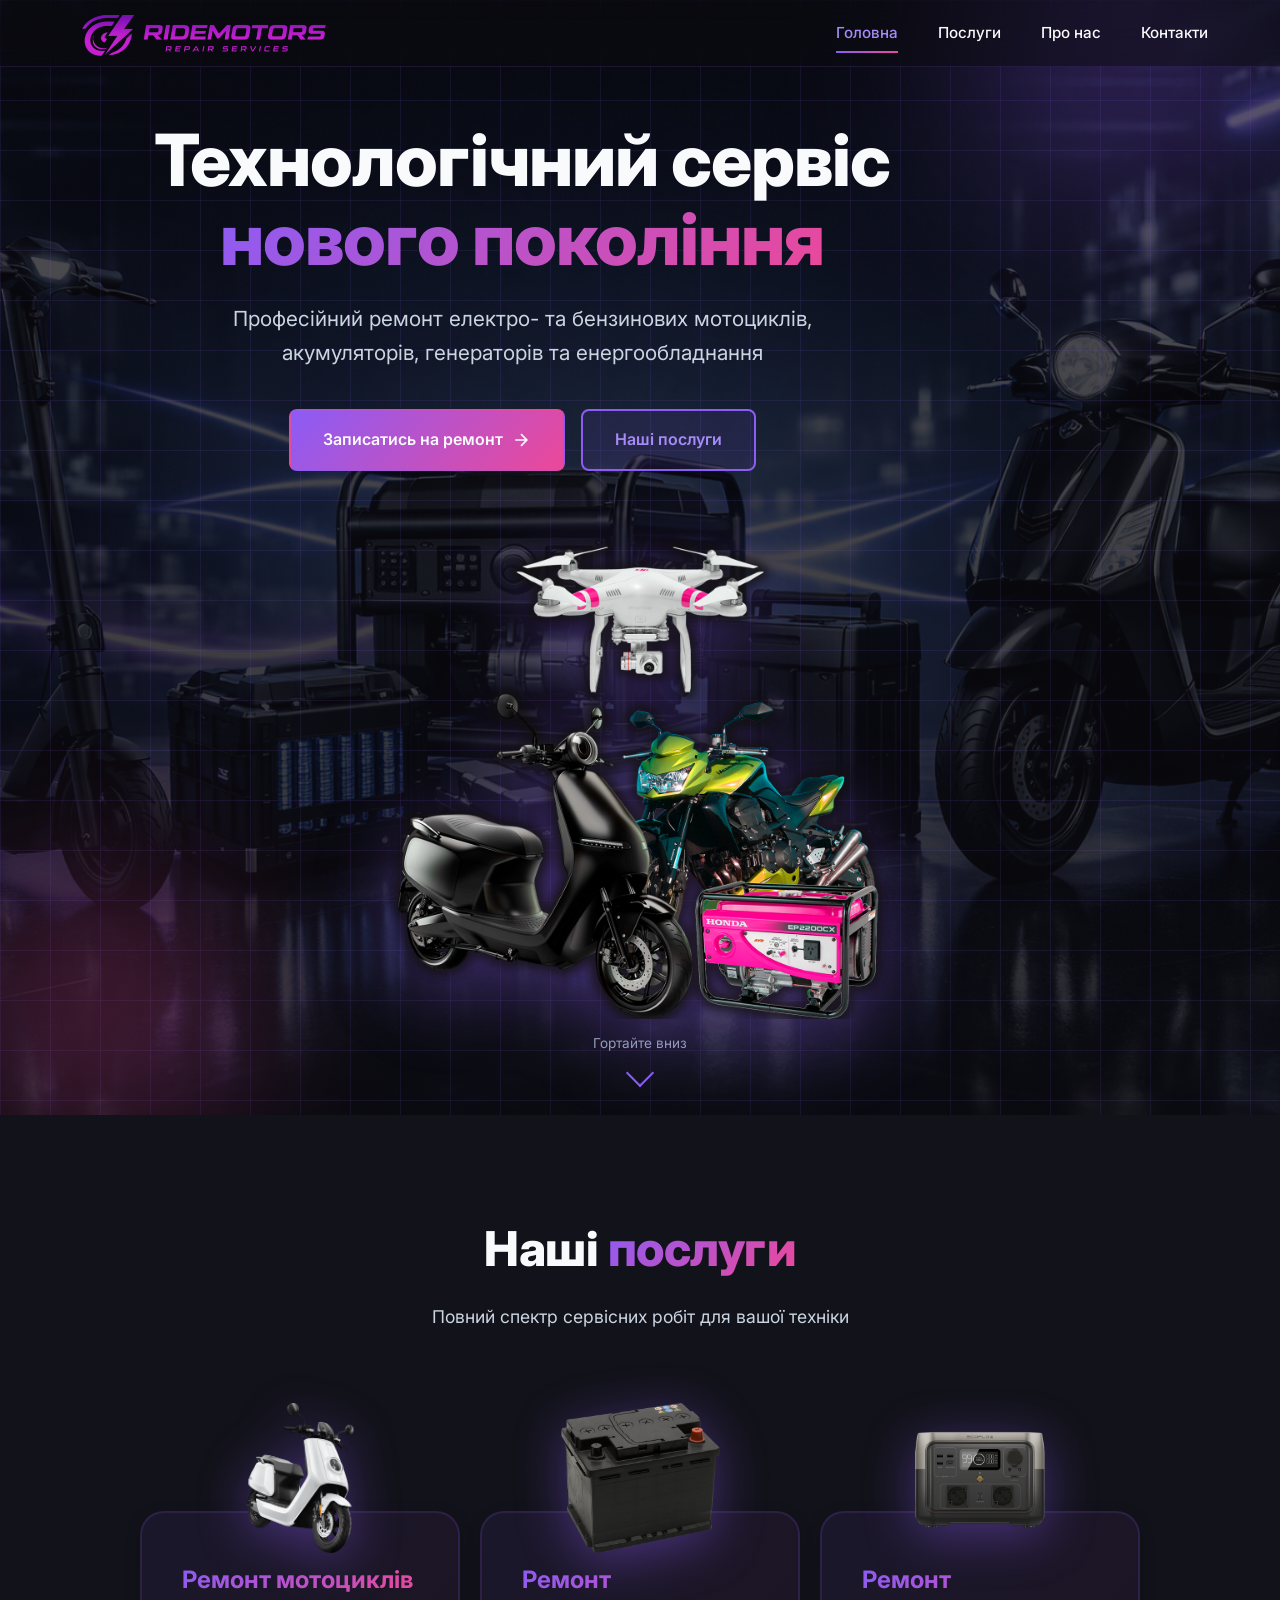
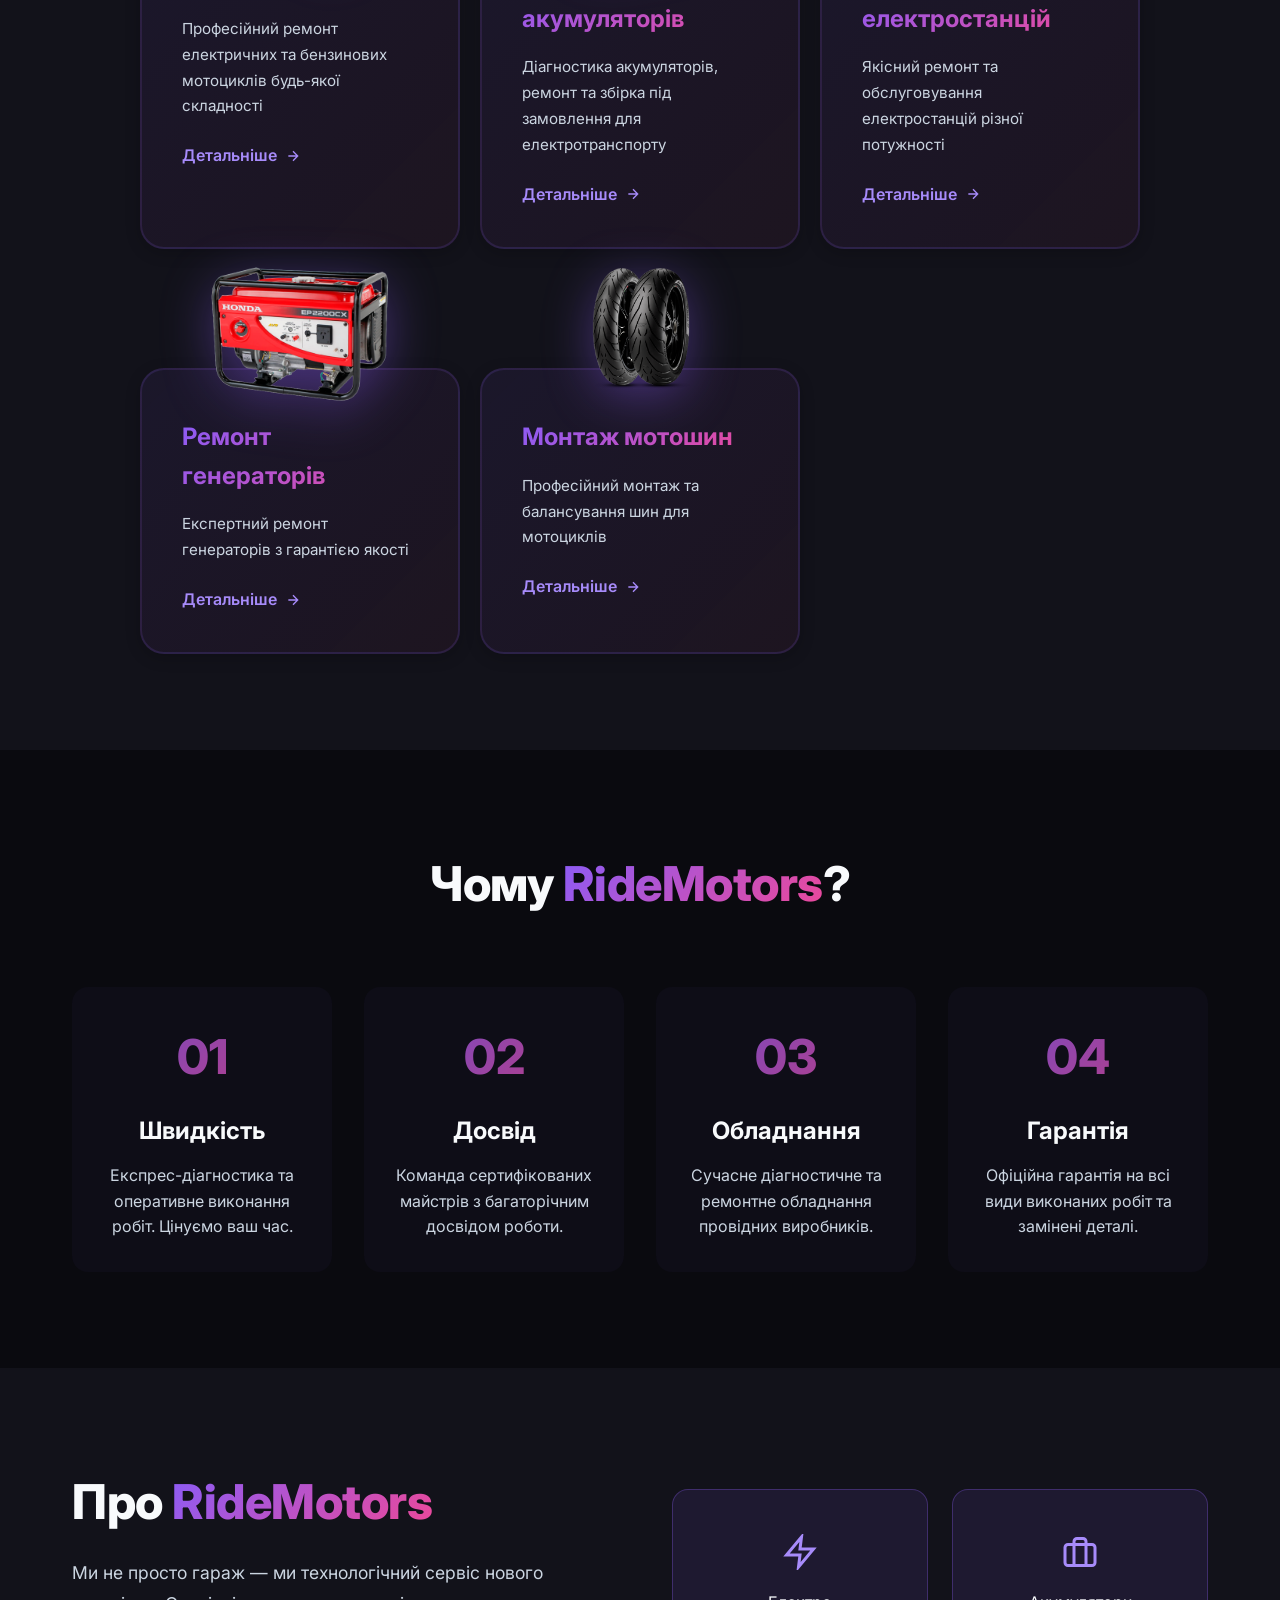
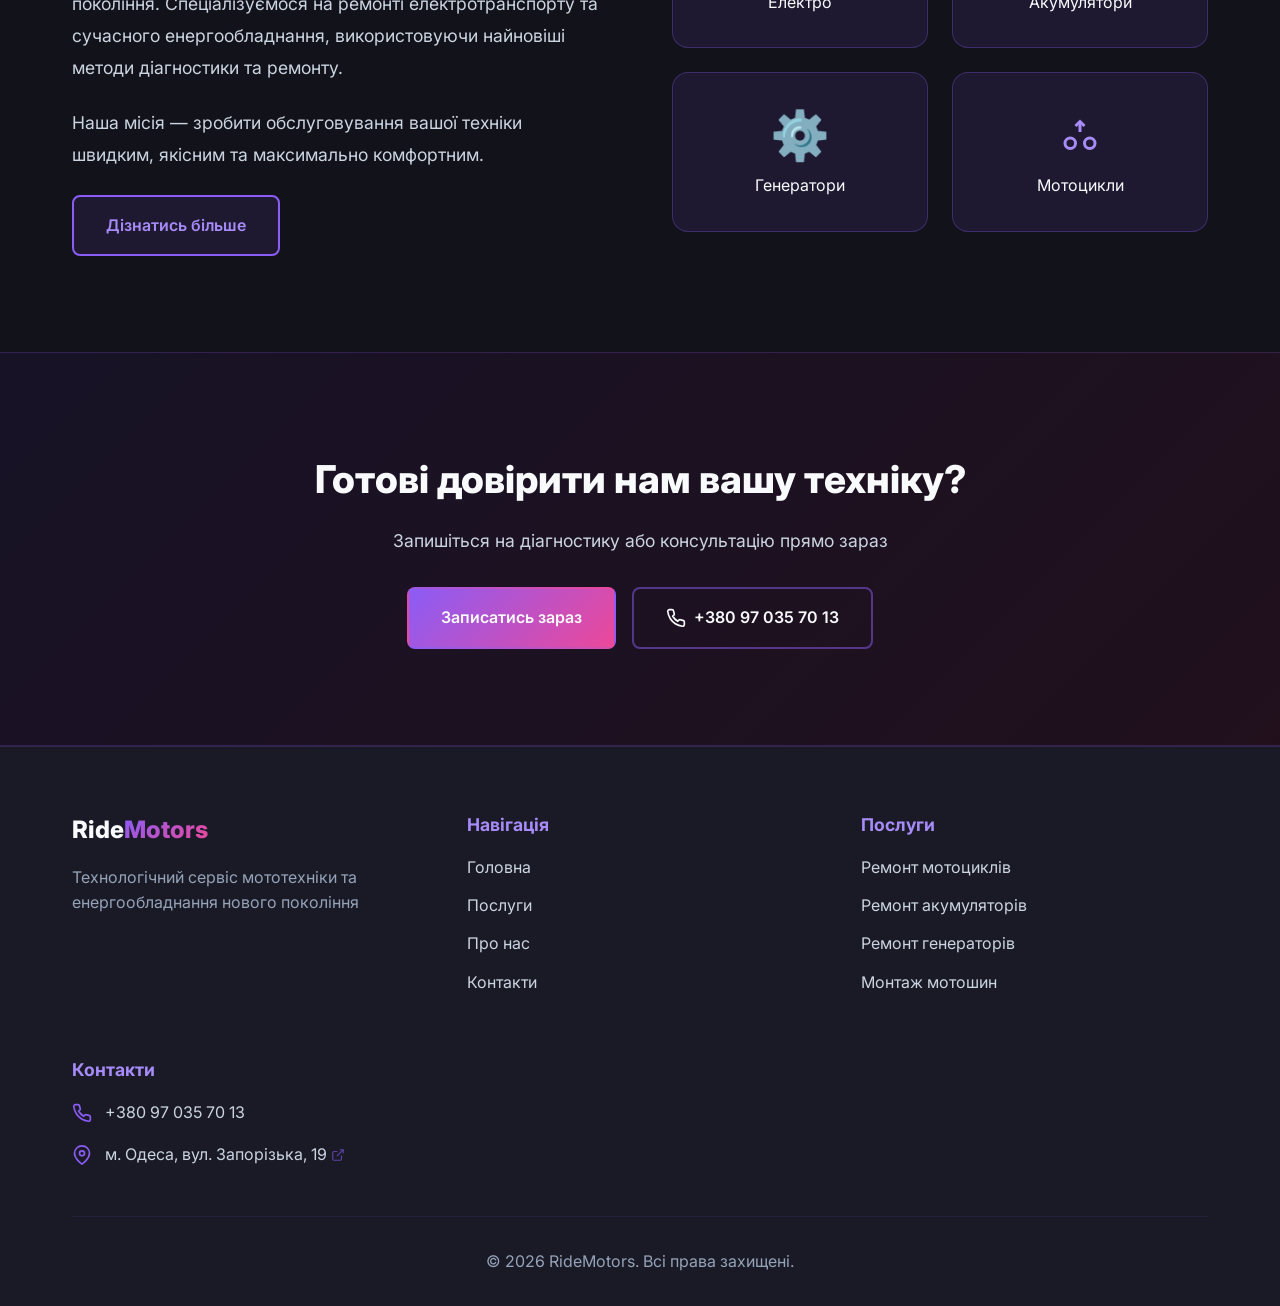
==== commit 50fc69be: "123" ====
--- a/index.html
+++ b/index.html
@@ -106,7 +106,7 @@
                     </div>
                     <h3 class="service-title">Ремонт акумуляторів</h3>
                     <p class="service-description">
-                        Діагностика та ремонт акумуляторів для електротранспорту та дронів
+                        Діагностика акумуляторів, ремонт та збірка під замовлення для електротранспорту
                     </p>
                     <a href="services.html#batteries" class="service-link">
                         Детальніше
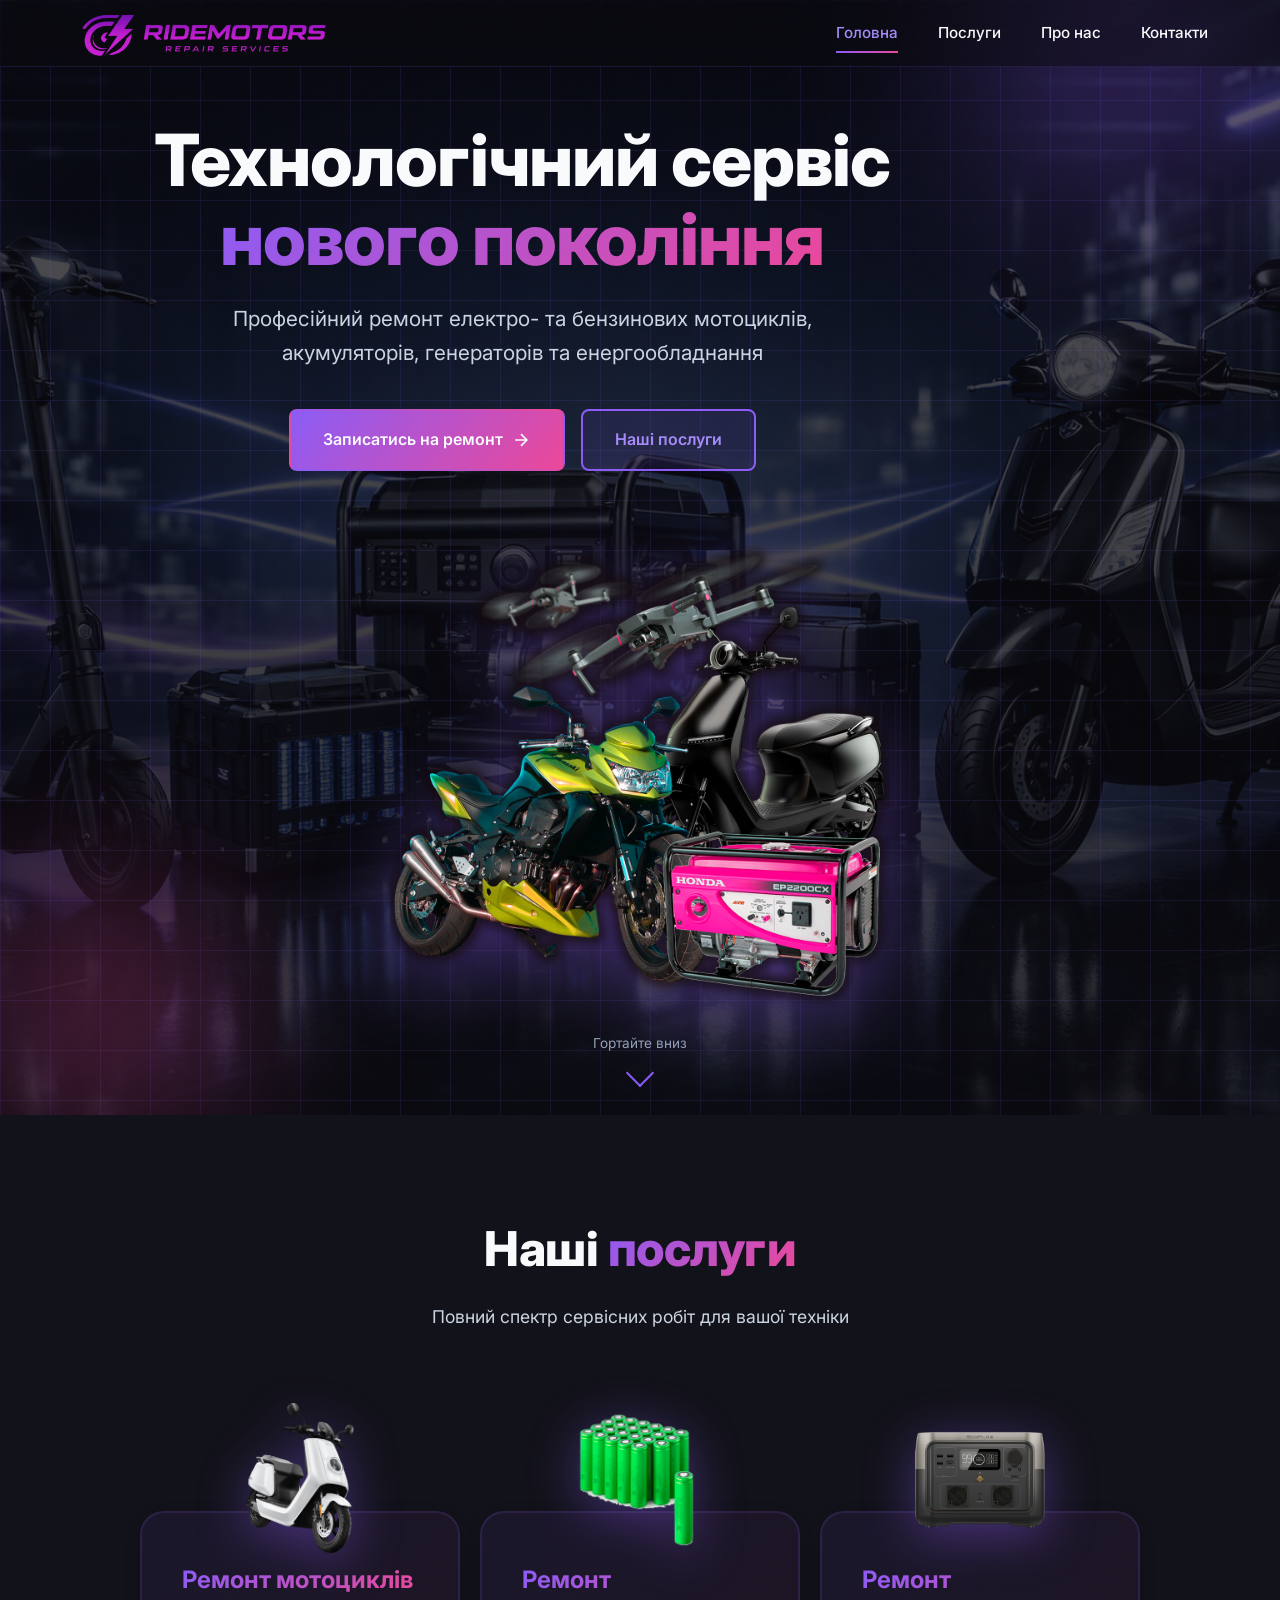
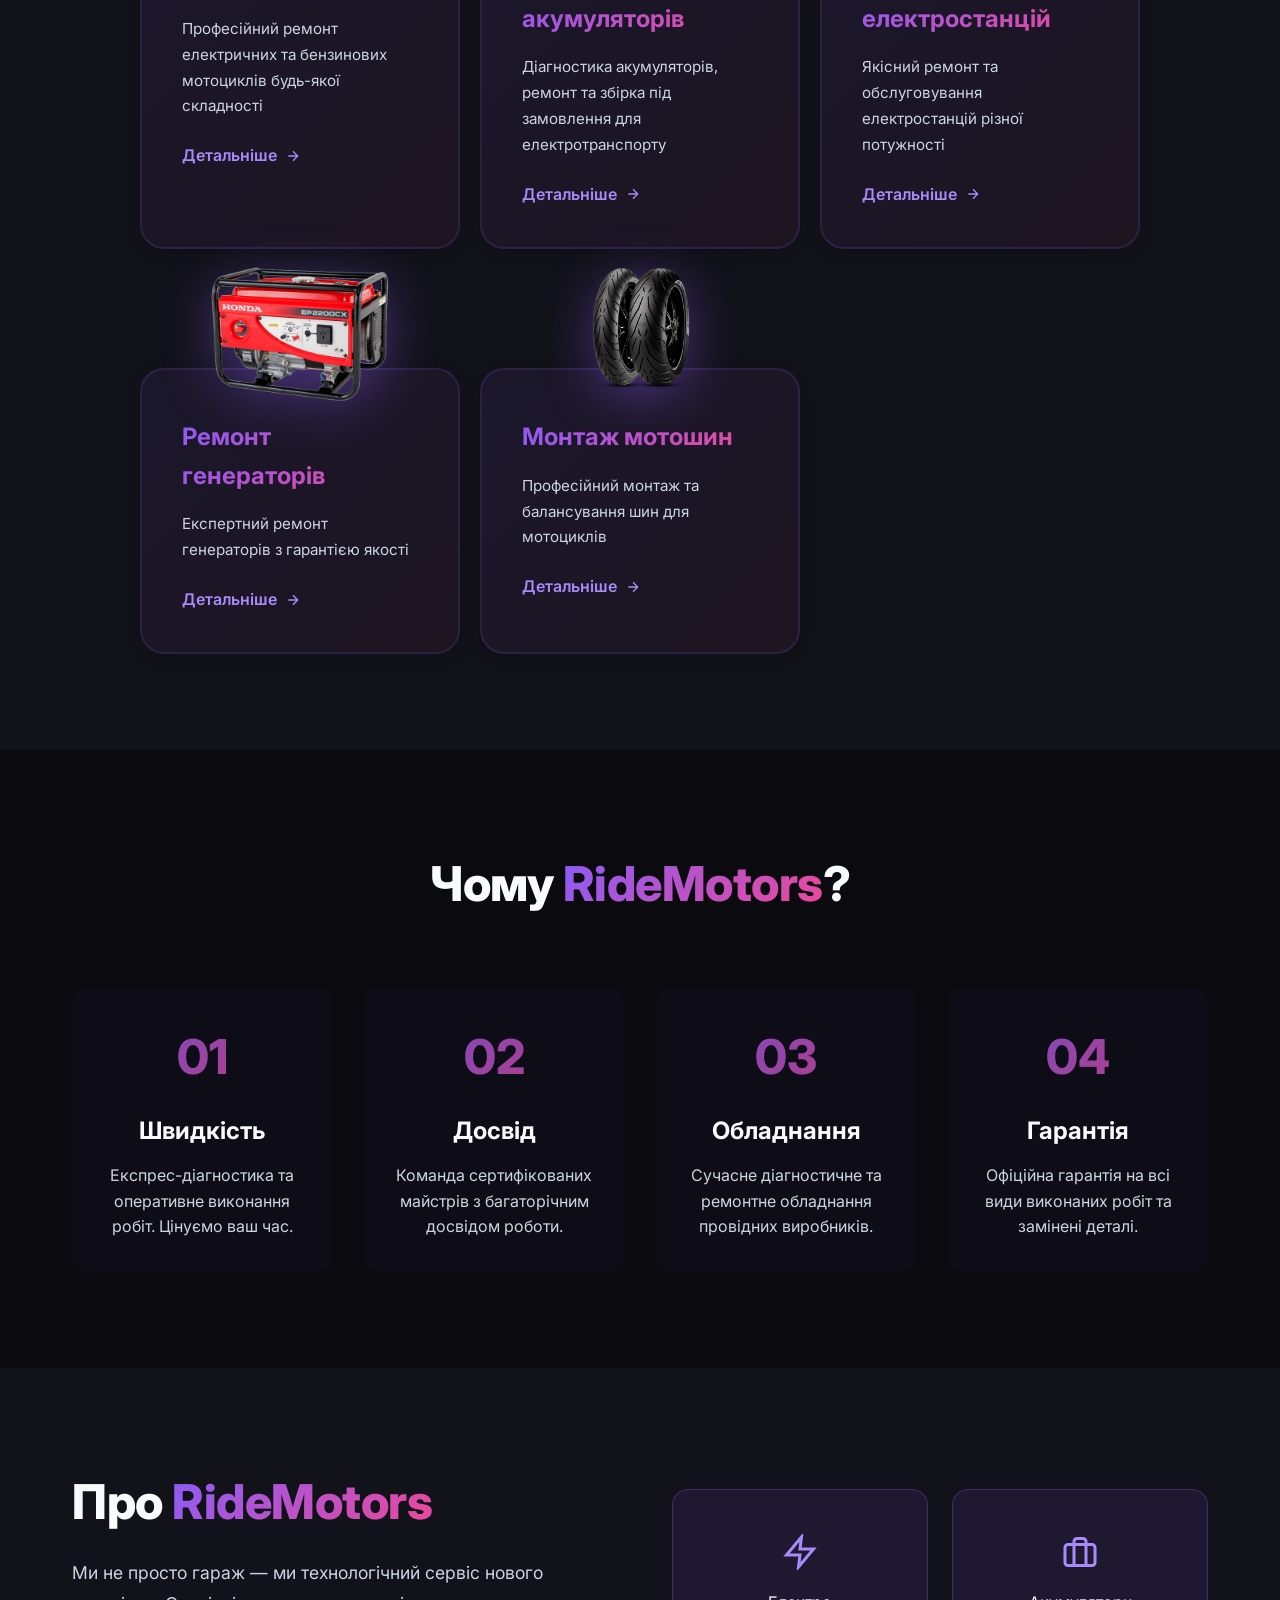
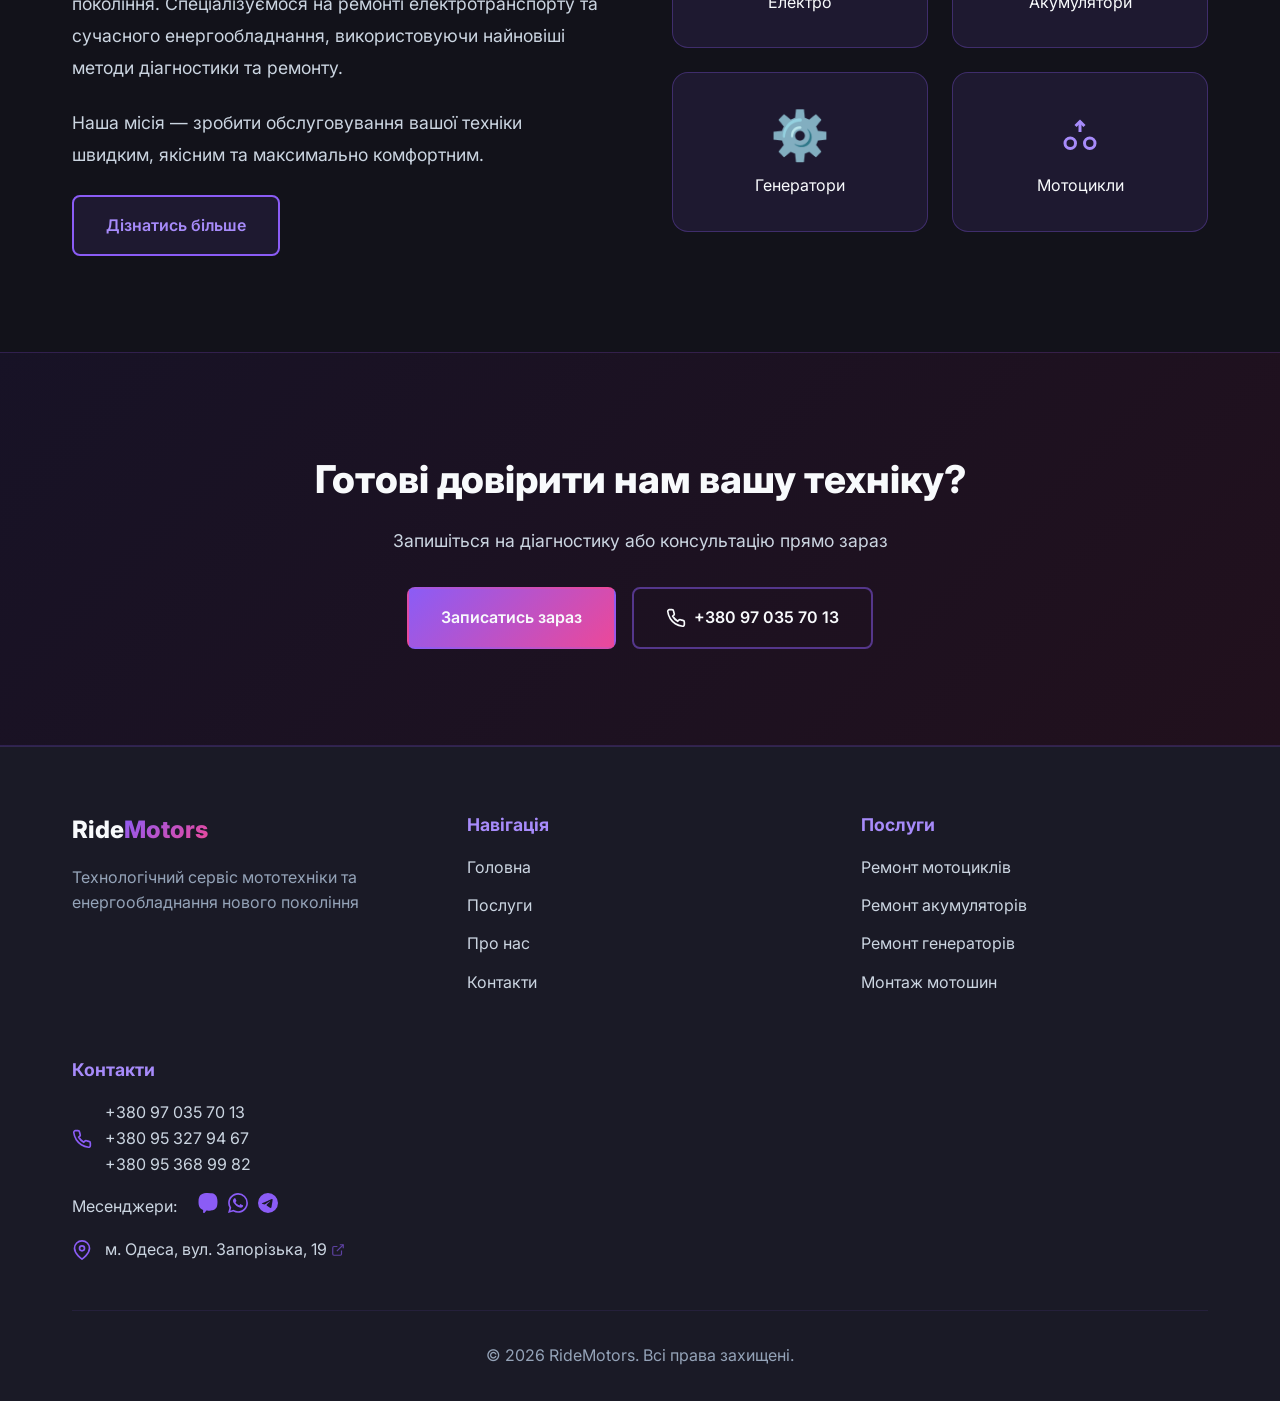
==== commit c23b5c3b: "123" ====
--- a/index.html
+++ b/index.html
@@ -325,7 +325,31 @@
                             <svg viewBox="0 0 24 24" fill="none" stroke="currentColor" stroke-width="2">
                                 <path d="M22 16.92v3a2 2 0 0 1-2.18 2 19.79 19.79 0 0 1-8.63-3.07 19.5 19.5 0 0 1-6-6 19.79 19.79 0 0 1-3.07-8.67A2 2 0 0 1 4.11 2h3a2 2 0 0 1 2 1.72 12.84 12.84 0 0 0 .7 2.81 2 2 0 0 1-.45 2.11L8.09 9.91a16 16 0 0 0 6 6l1.27-1.27a2 2 0 0 1 2.11-.45 12.84 12.84 0 0 0 2.81.7A2 2 0 0 1 22 16.92z"/>
                             </svg>
-                            <a href="tel:+380970357013">+380 97 035 70 13</a>
+                            <div>
+                                <a href="tel:+380970357013">+380 97 035 70 13</a><br>
+                                <a href="tel:+380953279467">+380 95 327 94 67</a><br>
+                                <a href="tel:+380953689982">+380 95 368 99 82</a>
+                            </div>
+                        </li>
+                        <li style="margin-top: 10px;">
+                            <span style="margin-right: 8px;">Месенджери:</span>
+                            <div style="display: inline-flex; gap: 10px;">
+                                <a href="viber://chat?number=%2B380970357013" target="_blank" rel="noopener" style="color: var(--primary-color); transition: transform 0.3s ease; display: inline-block;" onmouseover="this.style.transform='scale(1.2)'" onmouseout="this.style.transform='scale(1)'" title="Viber">
+                                    <svg width="24" height="24" viewBox="0 0 24 24" fill="currentColor">
+                                        <path d="M11.4 0C9.473.028 5.333.344 3.02 2.467 1.302 4.187.696 6.7.633 9.817.57 12.933.488 18.776 6.12 20.36h.005l-.004 2.488s-.037.977.61 1.177c.777.242 1.234-.5 1.98-1.302.407-.44.971-1.084 1.397-1.58 3.851.322 6.812-.416 7.15-.525.776-.252 5.176-.816 5.892-6.657.74-6.02-.36-9.83-2.34-11.546 0 0-1.023-1.984-5.49-2.1z"/>
+                                    </svg>
+                                </a>
+                                <a href="https://wa.me/380970357013" target="_blank" rel="noopener" style="color: var(--primary-color); transition: transform 0.3s ease; display: inline-block;" onmouseover="this.style.transform='scale(1.2)'" onmouseout="this.style.transform='scale(1)'" title="WhatsApp">
+                                    <svg width="24" height="24" viewBox="0 0 24 24" fill="currentColor">
+                                        <path d="M17.472 14.382c-.297-.149-1.758-.867-2.03-.967-.273-.099-.471-.148-.67.15-.197.297-.767.966-.94 1.164-.173.199-.347.223-.644.075-.297-.15-1.255-.463-2.39-1.475-.883-.788-1.48-1.761-1.653-2.059-.173-.297-.018-.458.13-.606.134-.133.298-.347.446-.52.149-.174.198-.298.298-.497.099-.198.05-.371-.025-.52-.075-.149-.669-1.612-.916-2.207-.242-.579-.487-.5-.669-.51-.173-.008-.371-.01-.57-.01-.198 0-.52.074-.792.372-.272.297-1.04 1.016-1.04 2.479 0 1.462 1.065 2.875 1.213 3.074.149.198 2.096 3.2 5.077 4.487.709.306 1.262.489 1.694.625.712.227 1.36.195 1.871.118.571-.085 1.758-.719 2.006-1.413.248-.694.248-1.289.173-1.413-.074-.124-.272-.198-.57-.347m-5.421 7.403h-.004a9.87 9.87 0 01-5.031-1.378l-.361-.214-3.741.982.998-3.648-.235-.374a9.86 9.86 0 01-1.51-5.26c.001-5.45 4.436-9.884 9.888-9.884 2.64 0 5.122 1.03 6.988 2.898a9.825 9.825 0 012.893 6.994c-.003 5.45-4.437 9.884-9.885 9.884m8.413-18.297A11.815 11.815 0 0012.05 0C5.495 0 .16 5.335.157 11.892c0 2.096.547 4.142 1.588 5.945L.057 24l6.305-1.654a11.882 11.882 0 005.683 1.448h.005c6.554 0 11.89-5.335 11.893-11.893a11.821 11.821 0 00-3.48-8.413Z"/>
+                                    </svg>
+                                </a>
+                                <a href="https://t.me/+380970357013" target="_blank" rel="noopener" style="color: var(--primary-color); transition: transform 0.3s ease; display: inline-block;" onmouseover="this.style.transform='scale(1.2)'" onmouseout="this.style.transform='scale(1)'" title="Telegram">
+                                    <svg width="24" height="24" viewBox="0 0 24 24" fill="currentColor">
+                                        <path d="M11.944 0A12 12 0 0 0 0 12a12 12 0 0 0 12 12 12 12 0 0 0 12-12A12 12 0 0 0 12 0a12 12 0 0 0-.056 0zm4.962 7.224c.1-.002.321.023.465.14a.506.506 0 0 1 .171.325c.016.093.036.306.02.472-.18 1.898-.962 6.502-1.36 8.627-.168.9-.499 1.201-.82 1.23-.696.065-1.225-.46-1.9-.902-1.056-.693-1.653-1.124-2.678-1.8-1.185-.78-.417-1.21.258-1.91.177-.184 3.247-2.977 3.307-3.23.007-.032.014-.15-.056-.212s-.174-.041-.249-.024c-.106.024-1.793 1.14-5.061 3.345-.48.33-.913.49-1.302.48-.428-.008-1.252-.241-1.865-.44-.752-.245-1.349-.374-1.297-.789.027-.216.325-.437.893-.663 3.498-1.524 5.83-2.529 6.998-3.014 3.332-1.386 4.025-1.627 4.476-1.635z"/>
+                                    </svg>
+                                </a>
+                            </div>
                         </li>
                         <li>
                             <svg viewBox="0 0 24 24" fill="none" stroke="currentColor" stroke-width="2">
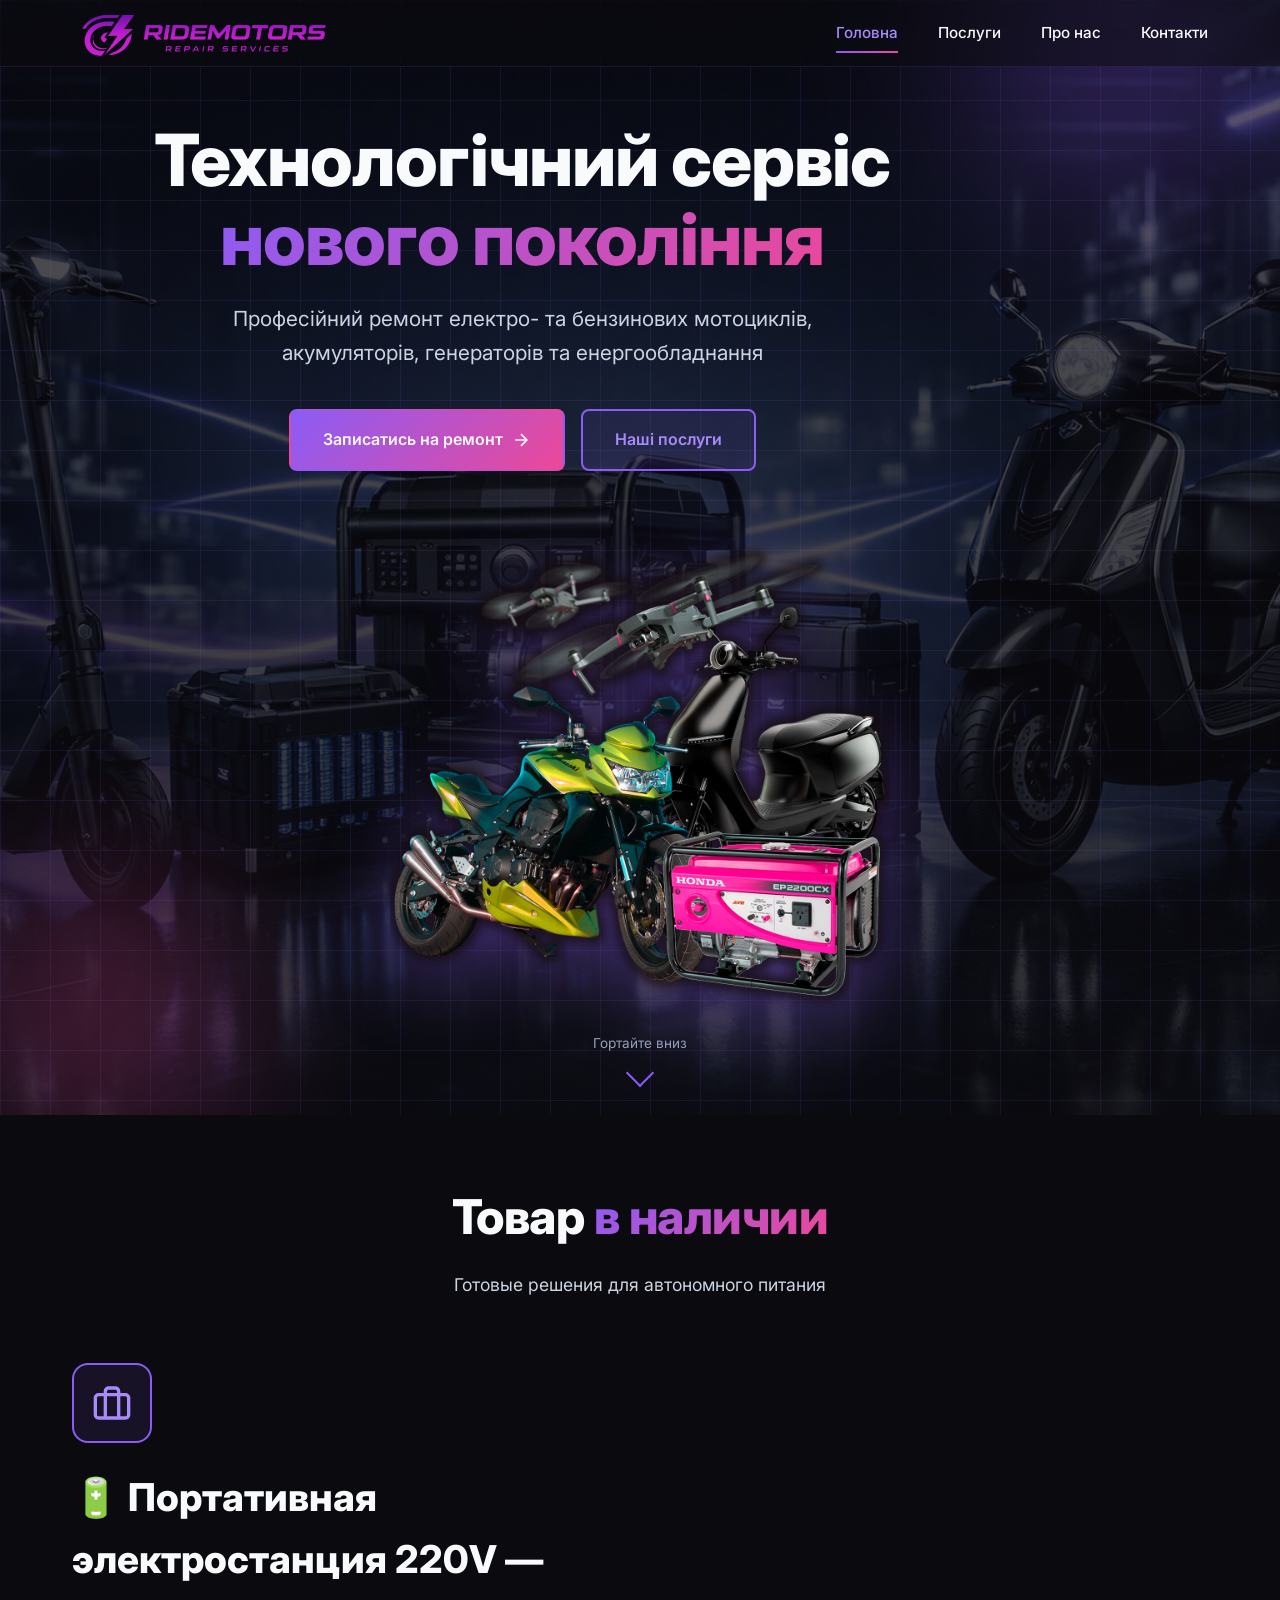
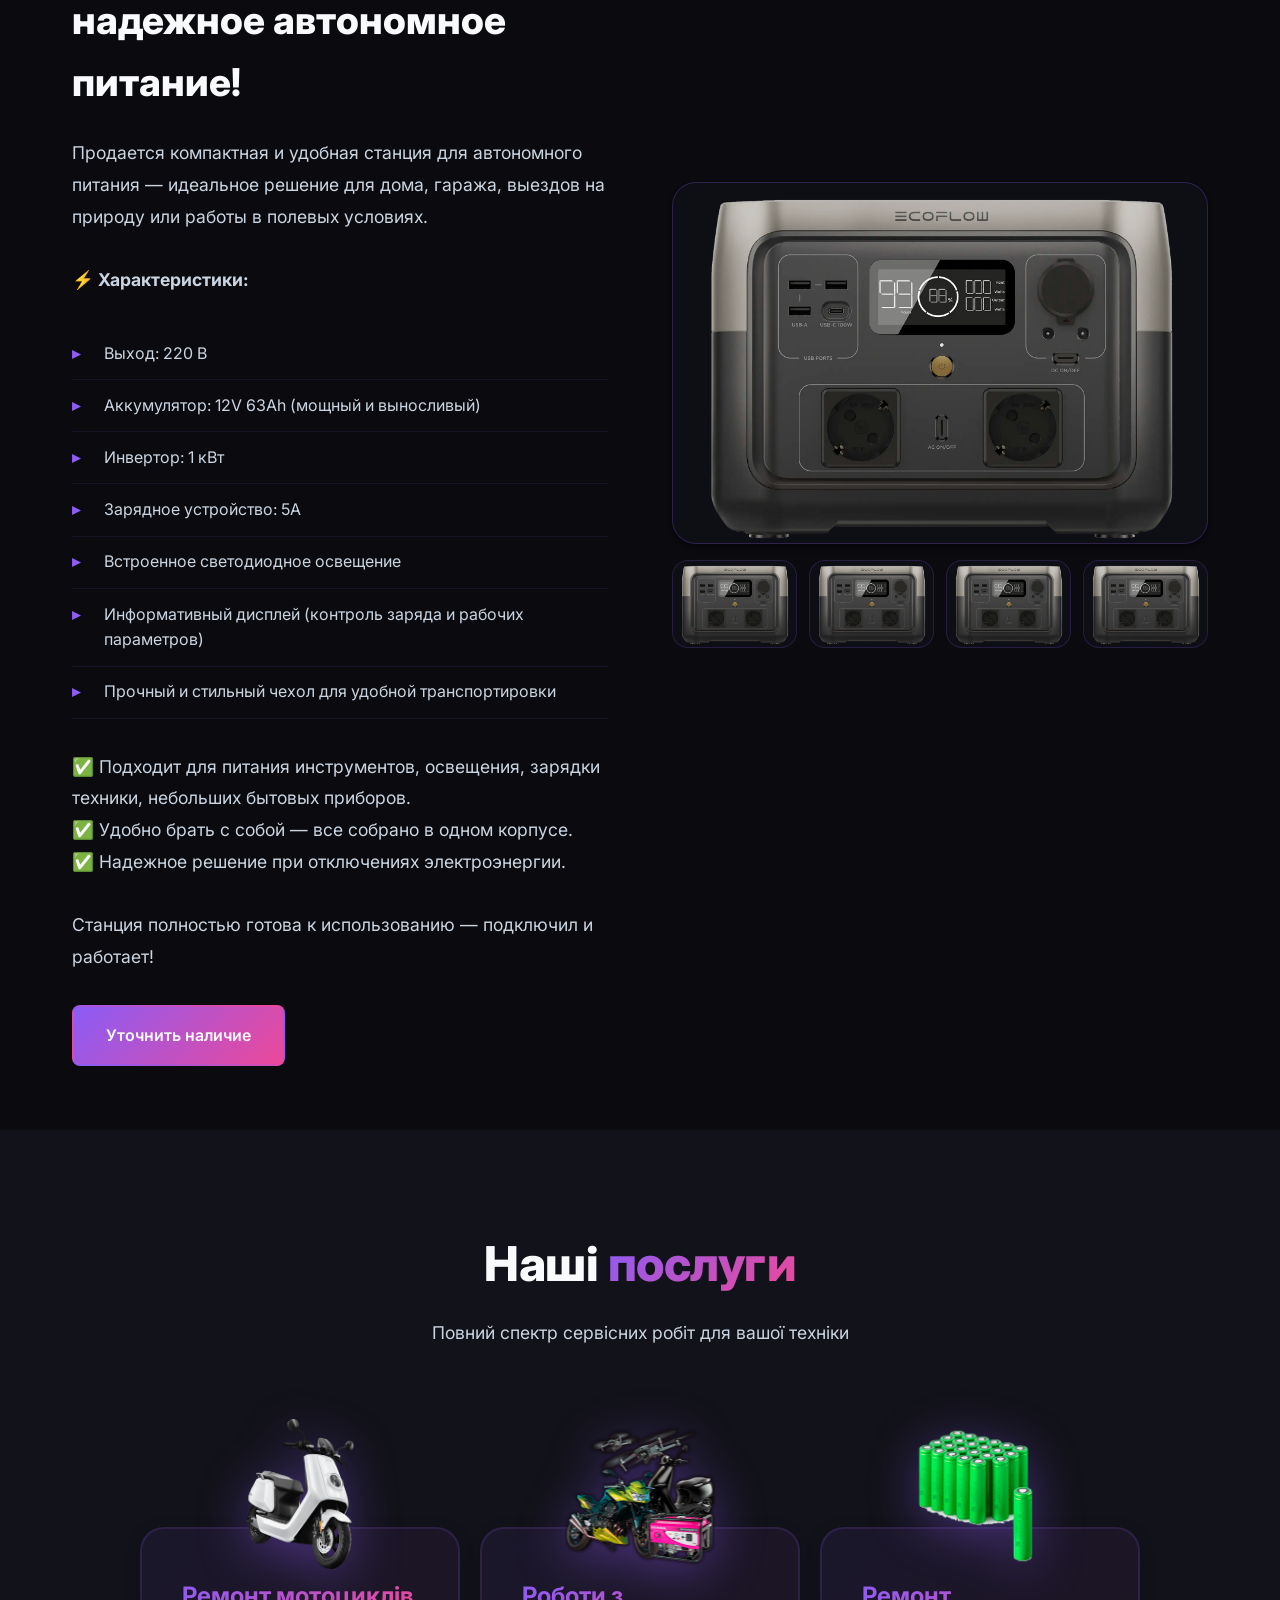
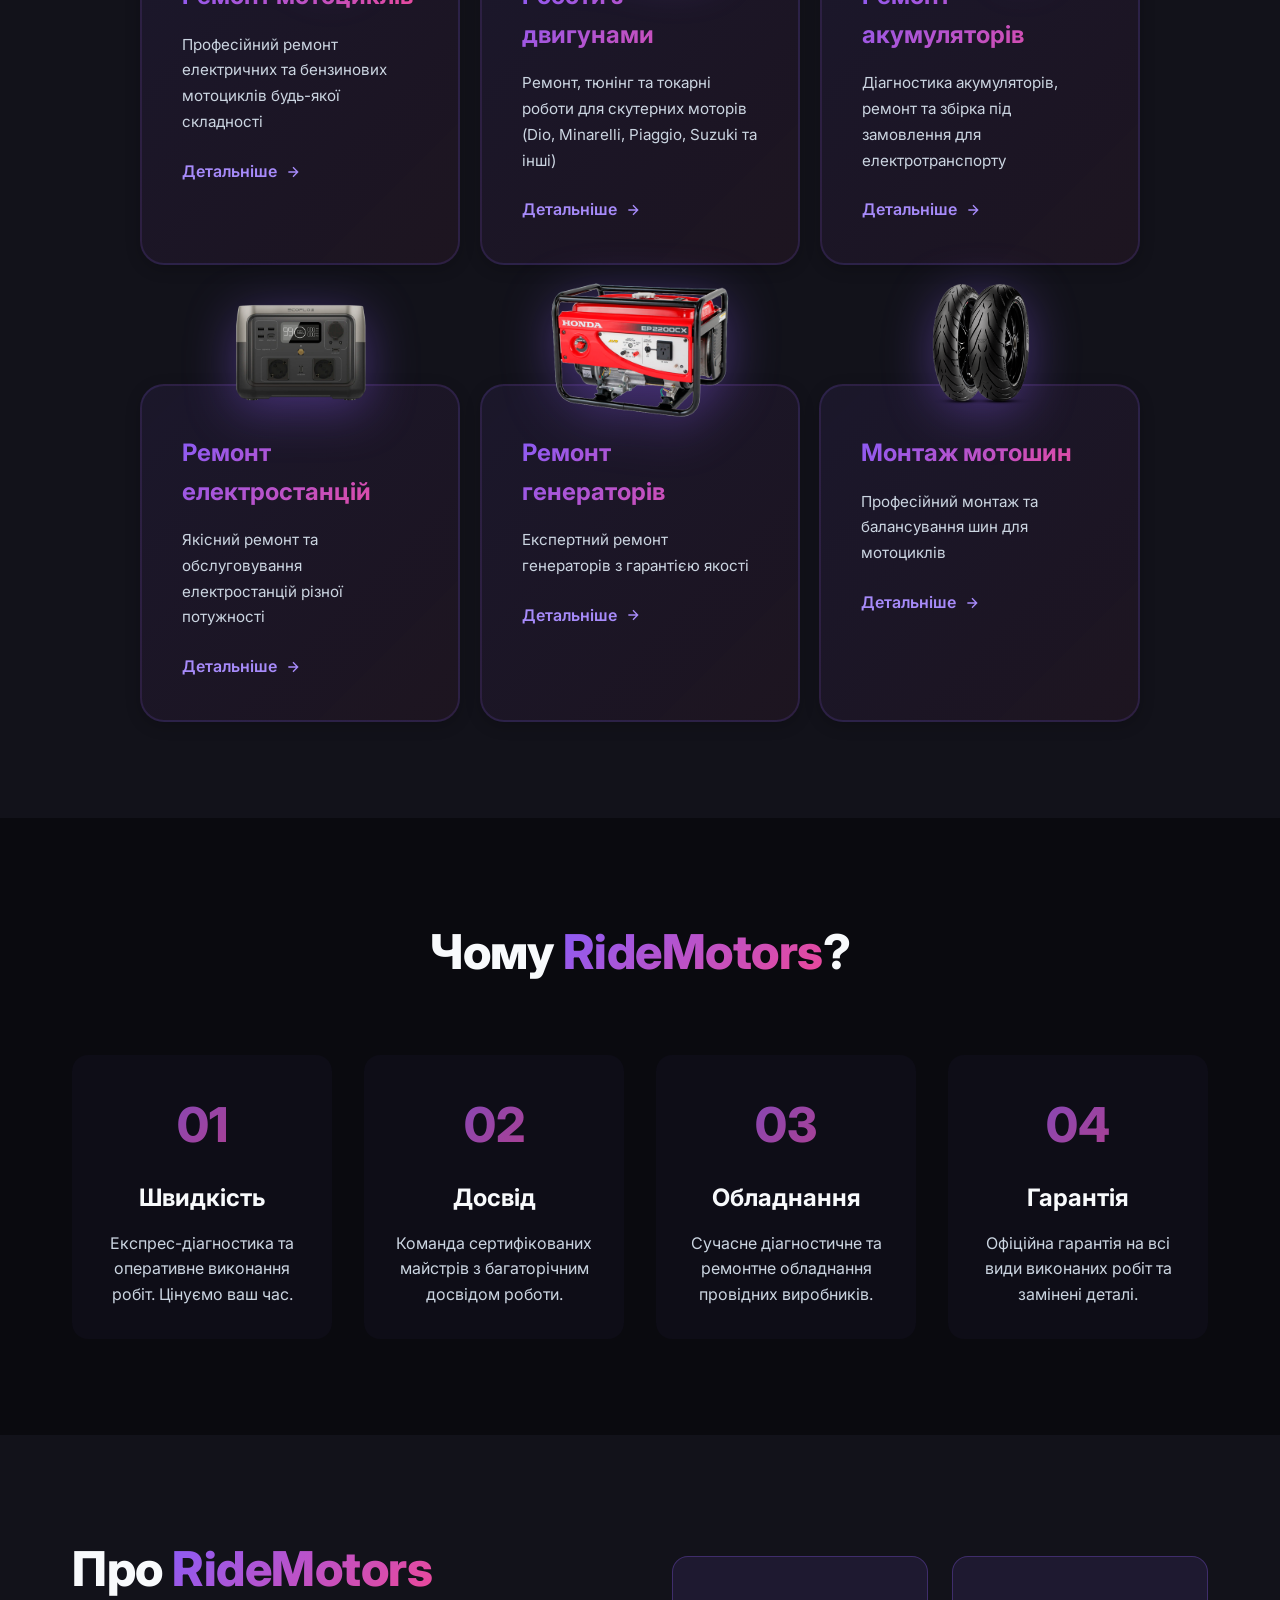
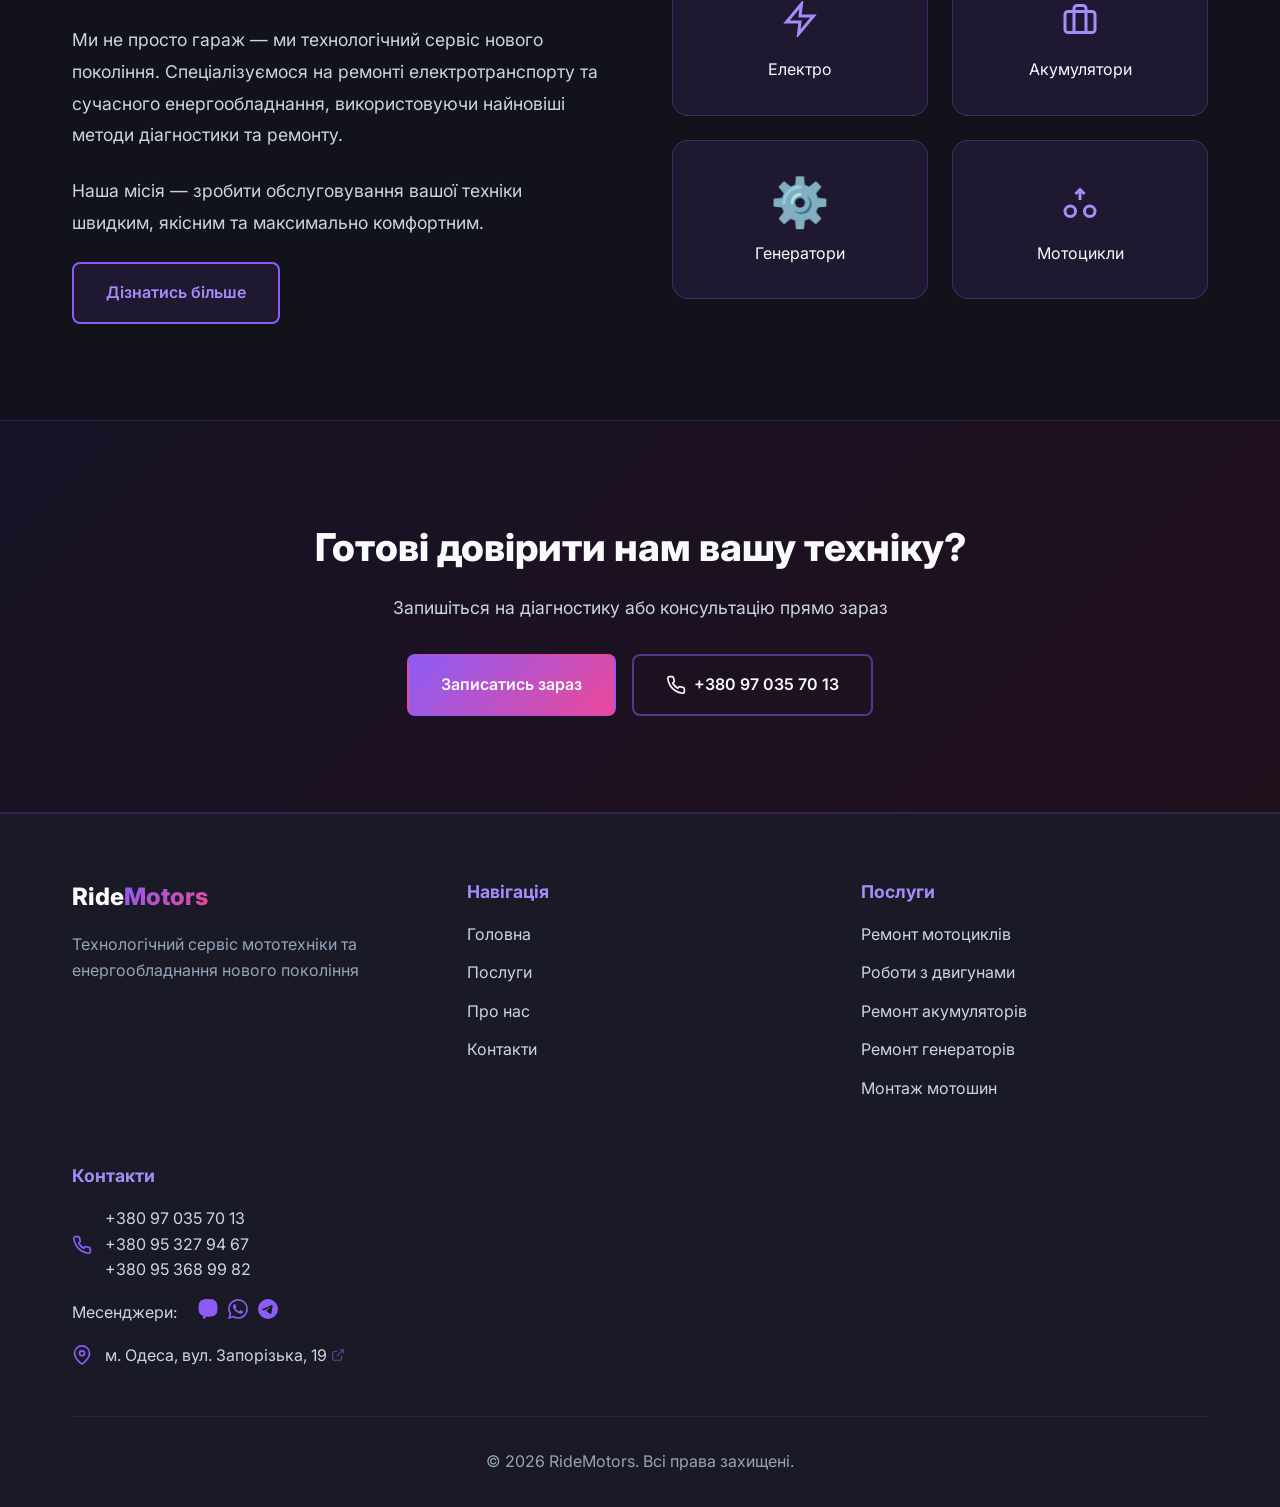
==== commit 69319312: "123" ====
--- a/index.html
+++ b/index.html
@@ -76,6 +76,74 @@
         </div>
     </section>
 
+    <!-- Product Section -->
+    <section class="service-detail" id="product-power-station">
+        <div class="container">
+            <div class="section-header">
+                <h2 class="section-title">Товар <span class="gradient-text">в наличии</span></h2>
+                <p class="section-subtitle">Готовые решения для автономного питания</p>
+            </div>
+            <div class="service-detail-content">
+                <div class="service-detail-info" data-animate>
+                    <div class="service-detail-icon">
+                        <svg viewBox="0 0 24 24" fill="none" stroke="currentColor" stroke-width="2">
+                            <rect x="2" y="7" width="20" height="14" rx="2" ry="2"/>
+                            <path d="M16 21V5a2 2 0 0 0-2-2h-4a2 2 0 0 0-2 2v16"/>
+                        </svg>
+                    </div>
+                    <h3 class="service-detail-title">🔋 Портативная электростанция 220V — надежное автономное питание!</h3>
+                    <p class="service-detail-description">
+                        Продается компактная и удобная станция для автономного питания — идеальное решение для дома, гаража,
+                        выездов на природу или работы в полевых условиях.
+                    </p>
+
+                    <p class="service-detail-description"><strong>⚡️ Характеристики:</strong></p>
+                    <ul class="service-detail-list">
+                        <li>Выход: 220 В</li>
+                        <li>Аккумулятор: 12V 63Ah (мощный и выносливый)</li>
+                        <li>Инвертор: 1 кВт</li>
+                        <li>Зарядное устройство: 5А</li>
+                        <li>Встроенное светодиодное освещение</li>
+                        <li>Информативный дисплей (контроль заряда и рабочих параметров)</li>
+                        <li>Прочный и стильный чехол для удобной транспортировки</li>
+                    </ul>
+
+                    <p class="service-detail-description">
+                        ✅ Подходит для питания инструментов, освещения, зарядки техники, небольших бытовых приборов.<br>
+                        ✅ Удобно брать с собой — все собрано в одном корпусе.<br>
+                        ✅ Надежное решение при отключениях электроэнергии.
+                    </p>
+                    <p class="service-detail-description">Станция полностью готова к использованию — подключил и работает!</p>
+
+                    <a href="contacts.html" class="btn btn-primary glow-effect">
+                        Уточнить наличие
+                    </a>
+                </div>
+                <div class="service-detail-visual" data-animate>
+                    <div class="product-gallery">
+                        <a class="product-gallery-main" href="img/1.HEIC" target="_blank" rel="noopener">
+                            <img src="img/1.HEIC" alt="Портативная электростанция 220V — фото 1" loading="lazy" onerror="this.onerror=null;this.src='img/electro-stanchiya.png';">
+                        </a>
+                        <div class="product-gallery-thumbs">
+                            <a href="img/2.HEIC" target="_blank" rel="noopener">
+                                <img src="img/2.HEIC" alt="Портативная электростанция 220V — фото 2" loading="lazy" onerror="this.onerror=null;this.src='img/electro-stanchiya.png';">
+                            </a>
+                            <a href="img/3.HEIC" target="_blank" rel="noopener">
+                                <img src="img/3.HEIC" alt="Портативная электростанция 220V — фото 3" loading="lazy" onerror="this.onerror=null;this.src='img/electro-stanchiya.png';">
+                            </a>
+                            <a href="img/4.HEIC" target="_blank" rel="noopener">
+                                <img src="img/4.HEIC" alt="Портативная электростанция 220V — фото 4" loading="lazy" onerror="this.onerror=null;this.src='img/electro-stanchiya.png';">
+                            </a>
+                            <a href="img/5.HEIC" target="_blank" rel="noopener">
+                                <img src="img/5.HEIC" alt="Портативная электростанция 220V — фото 5" loading="lazy" onerror="this.onerror=null;this.src='img/electro-stanchiya.png';">
+                            </a>
+                        </div>
+                    </div>
+                </div>
+            </div>
+        </div>
+    </section>
+
     <!-- Services Section -->
     <section class="services" id="services">
         <div class="container">
@@ -93,6 +161,22 @@
                         Професійний ремонт електричних та бензинових мотоциклів будь-якої складності
                     </p>
                     <a href="services.html#motorcycles" class="service-link">
+                        Детальніше
+                        <svg class="link-arrow" viewBox="0 0 24 24" fill="none" stroke="currentColor" stroke-width="2">
+                            <path d="M5 12h14M12 5l7 7-7 7"/>
+                        </svg>
+                    </a>
+                </div>
+
+                <div class="service-card" data-animate>
+                    <div class="service-image">
+                        <img src="img/motocycle.png" alt="Роботи з двигунами скутерів">
+                    </div>
+                    <h3 class="service-title">Роботи з двигунами</h3>
+                    <p class="service-description">
+                        Ремонт, тюнінг та токарні роботи для скутерних моторів (Dio, Minarelli, Piaggio, Suzuki та інші)
+                    </p>
+                    <a href="services.html#engines" class="service-link">
                         Детальніше
                         <svg class="link-arrow" viewBox="0 0 24 24" fill="none" stroke="currentColor" stroke-width="2">
                             <path d="M5 12h14M12 5l7 7-7 7"/>
@@ -313,6 +397,7 @@
                     <h4 class="footer-title">Послуги</h4>
                     <ul class="footer-links">
                         <li><a href="services.html#motorcycles">Ремонт мотоциклів</a></li>
+                        <li><a href="services.html#engines">Роботи з двигунами</a></li>
                         <li><a href="services.html#batteries">Ремонт акумуляторів</a></li>
                         <li><a href="services.html#generators">Ремонт генераторів</a></li>
                         <li><a href="services.html#tires">Монтаж мотошин</a></li>
--- a/css/styles.css
+++ b/css/styles.css
@@ -611,6 +611,72 @@
     grid-column: 2 / 3;
     grid-row: 2;
     justify-self: start;
+}
+
+.service-card:nth-child(6) {
+    transform: translateY(0);
+    max-width: 350px;
+    margin: 100px auto 0 auto;
+    grid-column: 3 / 4;
+    grid-row: 2;
+    justify-self: center;
+}
+
+/* ============================================
+   PRODUCT GALLERY
+   ============================================ */
+.product-gallery {
+    display: grid;
+    gap: 1rem;
+}
+
+.product-gallery-main {
+    display: block;
+    border-radius: var(--radius-lg);
+    overflow: hidden;
+    border: 1px solid rgba(139, 92, 246, 0.25);
+    background: rgba(18, 18, 26, 0.6);
+    box-shadow: var(--shadow-default);
+    transition: transform var(--transition-default), border-color var(--transition-default);
+}
+
+.product-gallery-main:hover {
+    transform: translateY(-4px);
+    border-color: rgba(139, 92, 246, 0.5);
+}
+
+.product-gallery-main img {
+    width: 100%;
+    height: 360px;
+    object-fit: cover;
+    display: block;
+}
+
+.product-gallery-thumbs {
+    display: grid;
+    grid-template-columns: repeat(4, 1fr);
+    gap: 0.75rem;
+}
+
+.product-gallery-thumbs a {
+    display: block;
+    border-radius: var(--radius-md);
+    overflow: hidden;
+    border: 1px solid rgba(139, 92, 246, 0.2);
+    background: rgba(18, 18, 26, 0.6);
+    transition: transform var(--transition-default), border-color var(--transition-default);
+}
+
+.product-gallery-thumbs a:hover {
+    transform: translateY(-3px);
+    border-color: rgba(139, 92, 246, 0.5);
+}
+
+.product-gallery-thumbs img {
+    width: 100%;
+    height: 86px;
+    object-fit: cover;
+    display: block;
 }
 
 .service-card::before {
@@ -1814,8 +1880,13 @@
     .service-card:nth-child(2),
     .service-card:nth-child(3),
     .service-card:nth-child(4),
-    .service-card:nth-child(5) {
+    .service-card:nth-child(5),
+    .service-card:nth-child(6) {
         margin: 110px auto 0 auto !important;
+    }
+
+    .product-gallery-main img {
+        height: 280px;
     }
     
     .service-image {
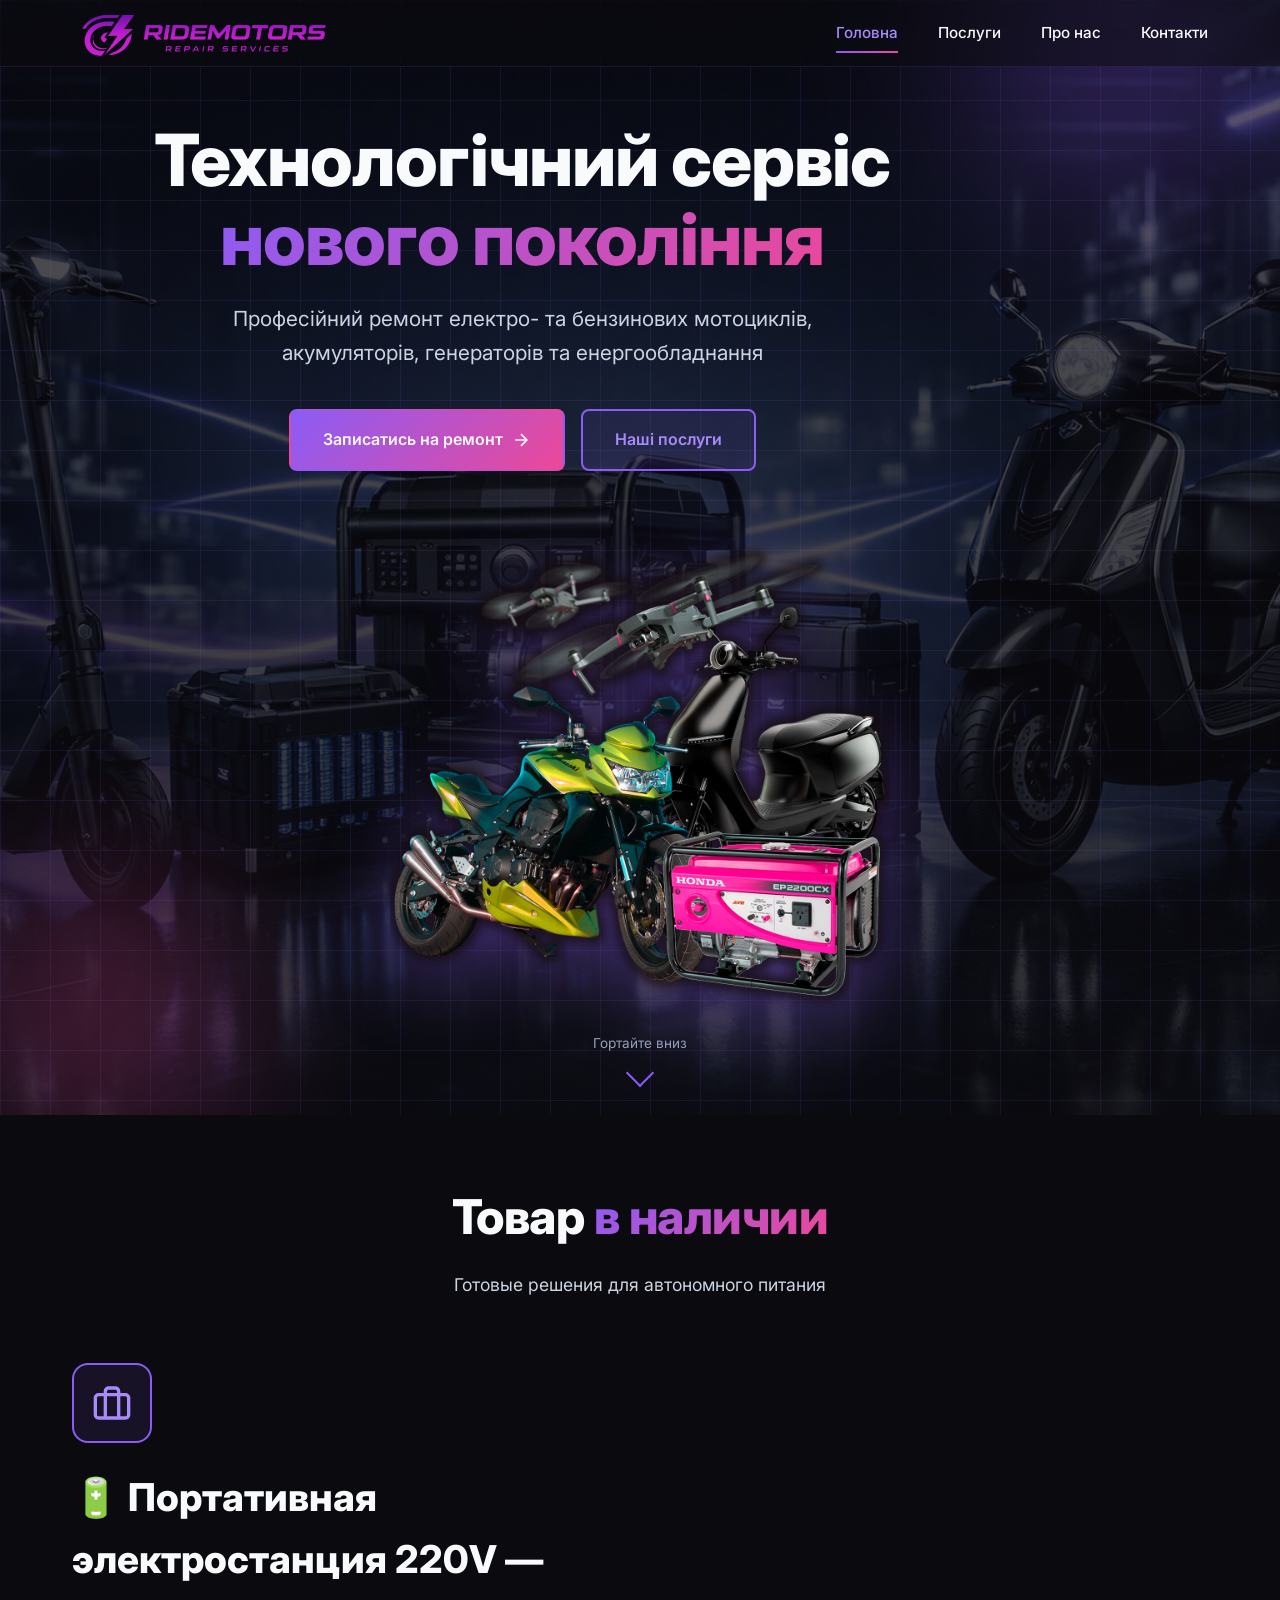
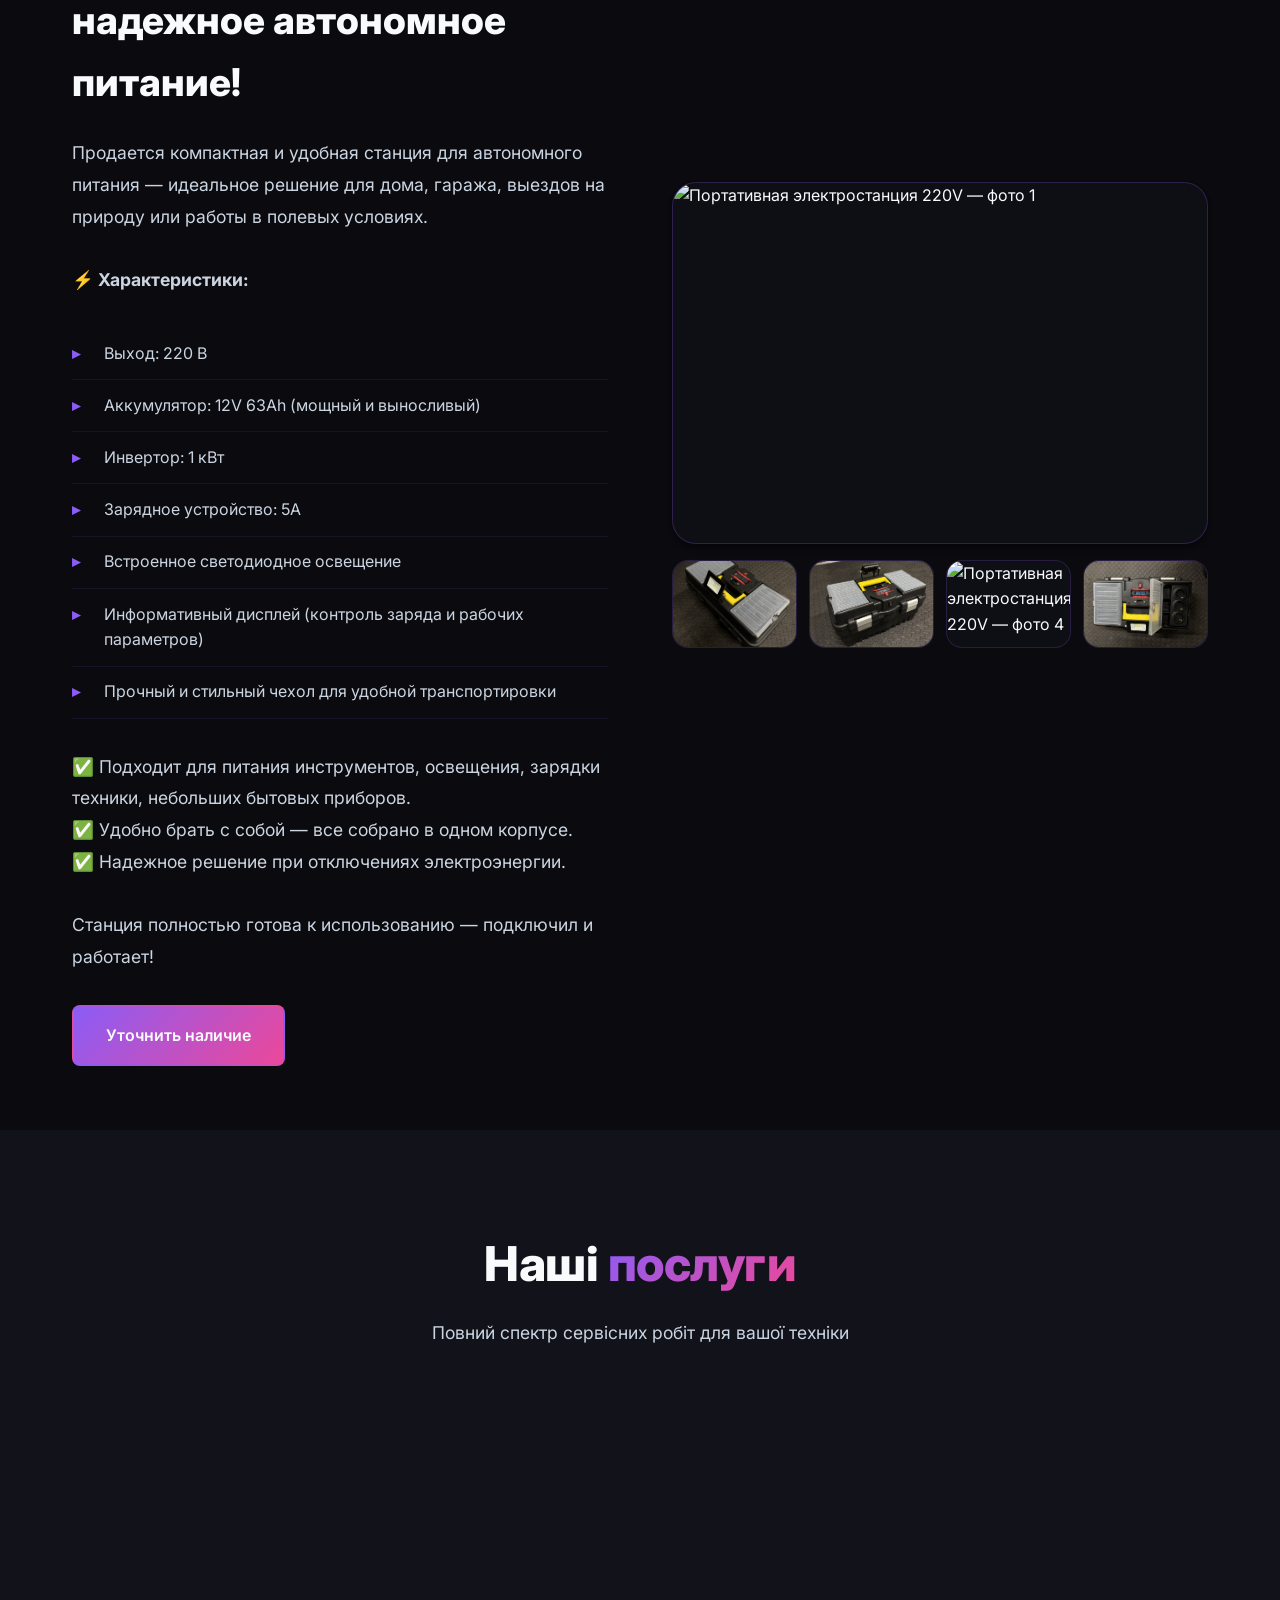
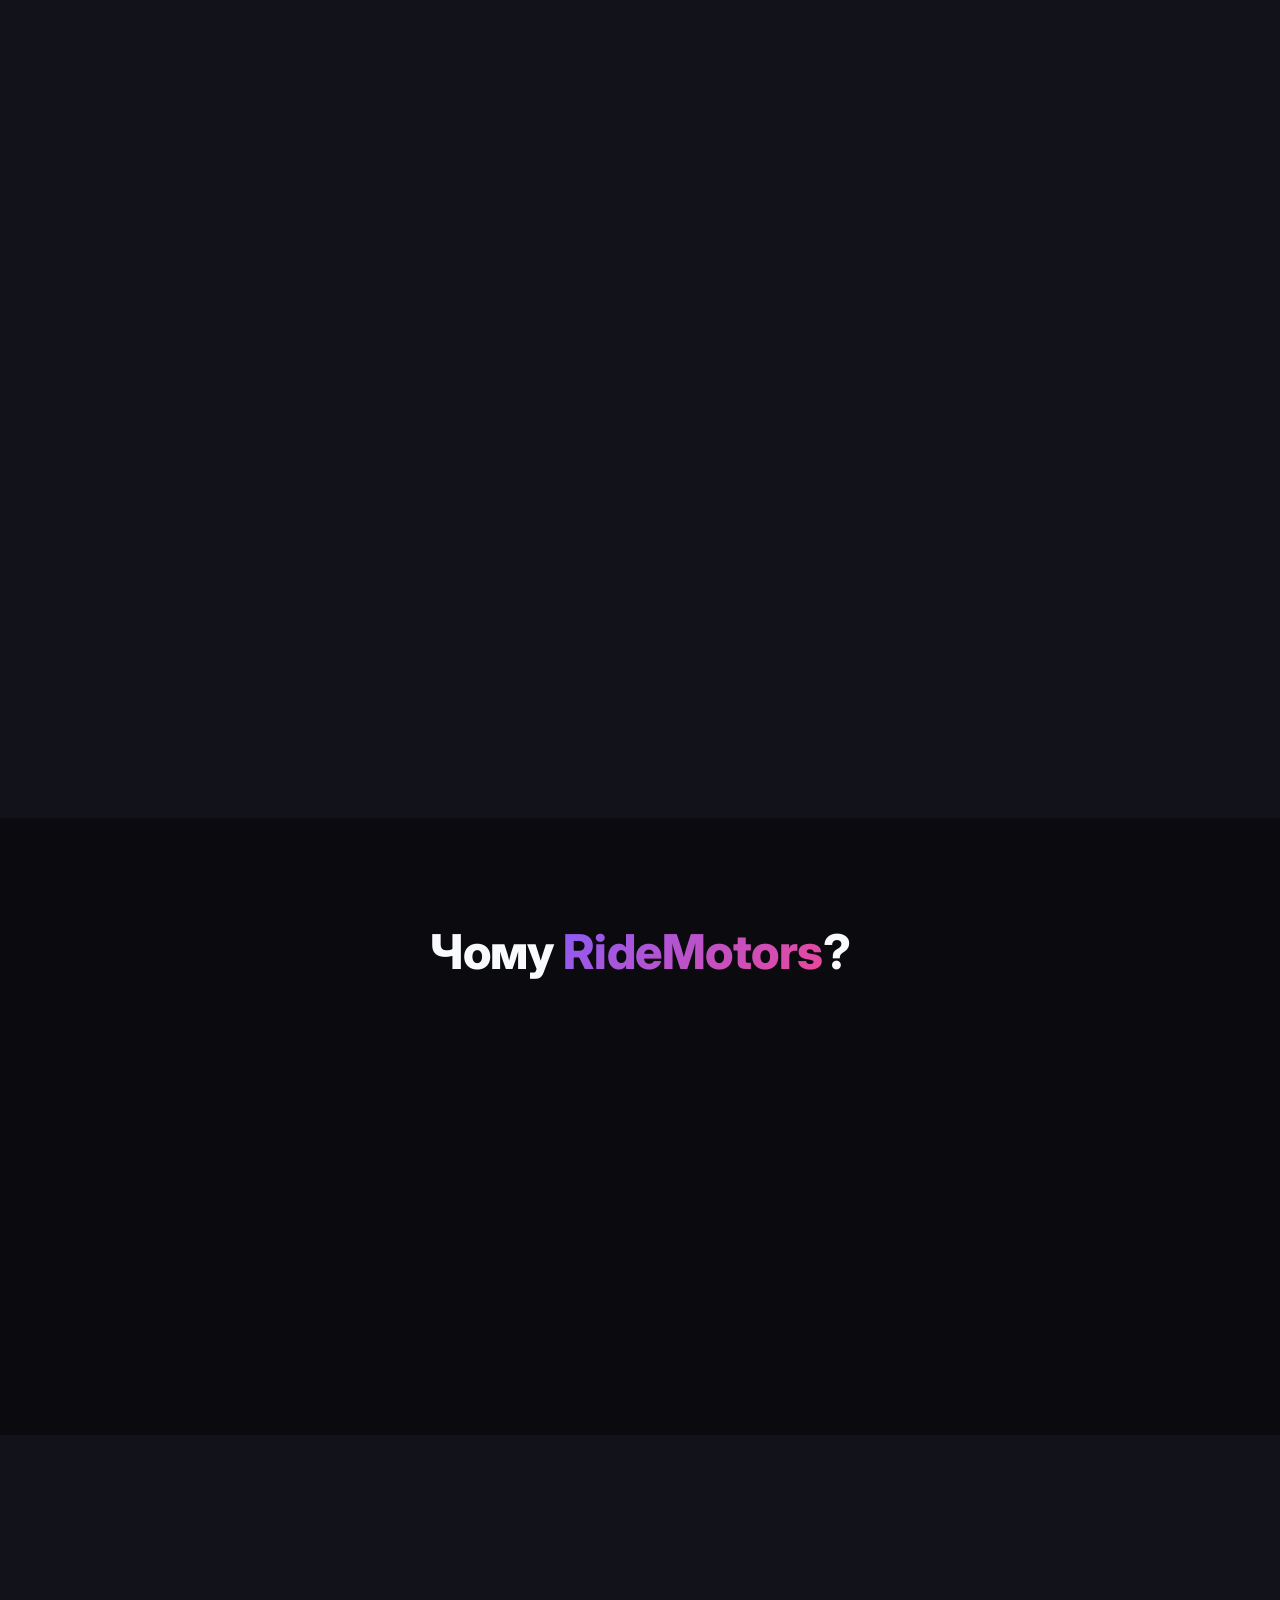
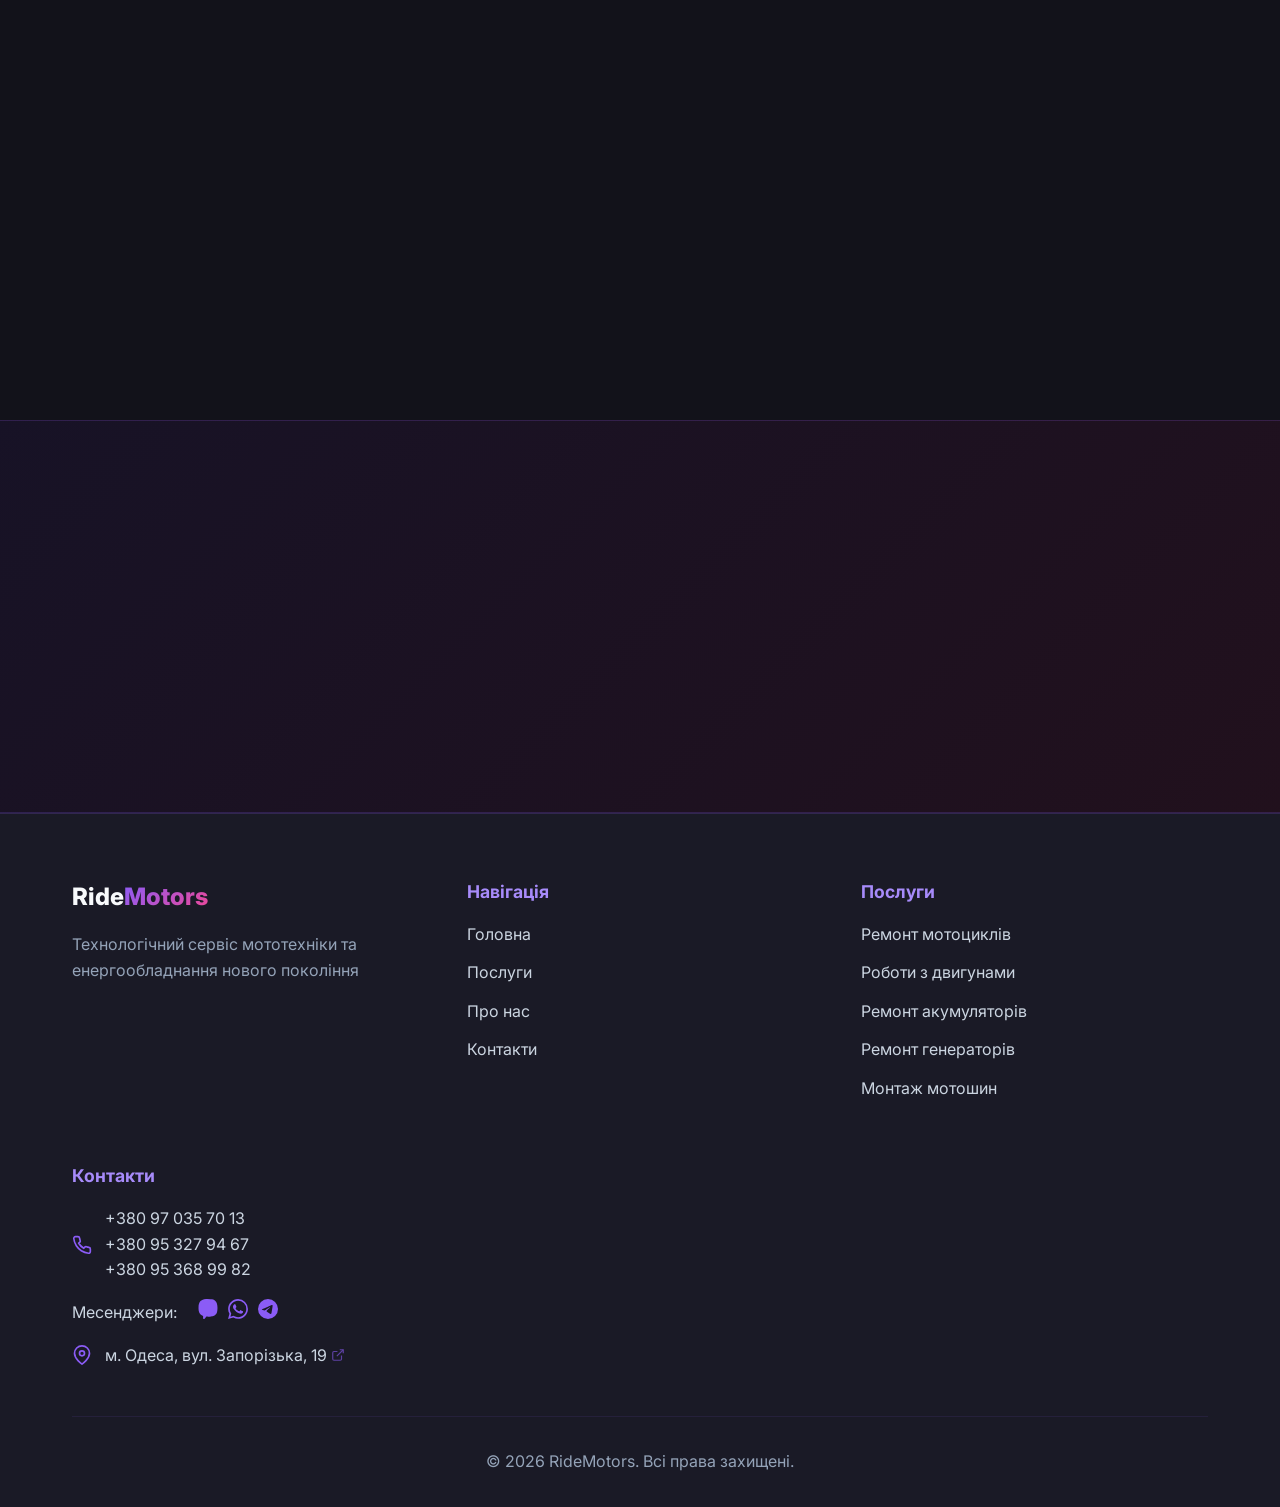
==== commit adafd228: "123" ====
--- a/index.html
+++ b/index.html
@@ -121,21 +121,21 @@
                 </div>
                 <div class="service-detail-visual" data-animate>
                     <div class="product-gallery">
-                        <a class="product-gallery-main" href="img/1.HEIC" target="_blank" rel="noopener">
-                            <img src="img/1.HEIC" alt="Портативная электростанция 220V — фото 1" loading="lazy" onerror="this.onerror=null;this.src='img/electro-stanchiya.png';">
+                        <a class="product-gallery-main" href="img/1.jpg" target="_blank" rel="noopener">
+                            <img src="img/1.jpg" alt="Портативная электростанция 220V — фото 1" loading="lazy">
                         </a>
                         <div class="product-gallery-thumbs">
-                            <a href="img/2.HEIC" target="_blank" rel="noopener">
-                                <img src="img/2.HEIC" alt="Портативная электростанция 220V — фото 2" loading="lazy" onerror="this.onerror=null;this.src='img/electro-stanchiya.png';">
+                            <a href="img/2.jpg" target="_blank" rel="noopener">
+                                <img src="img/2.jpg" alt="Портативная электростанция 220V — фото 2" loading="lazy">
                             </a>
-                            <a href="img/3.HEIC" target="_blank" rel="noopener">
-                                <img src="img/3.HEIC" alt="Портативная электростанция 220V — фото 3" loading="lazy" onerror="this.onerror=null;this.src='img/electro-stanchiya.png';">
+                            <a href="img/3.jpg" target="_blank" rel="noopener">
+                                <img src="img/3.jpg" alt="Портативная электростанция 220V — фото 3" loading="lazy">
                             </a>
-                            <a href="img/4.HEIC" target="_blank" rel="noopener">
-                                <img src="img/4.HEIC" alt="Портативная электростанция 220V — фото 4" loading="lazy" onerror="this.onerror=null;this.src='img/electro-stanchiya.png';">
+                            <a href="img/4.jpg" target="_blank" rel="noopener">
+                                <img src="img/4.jpg" alt="Портативная электростанция 220V — фото 4" loading="lazy">
                             </a>
-                            <a href="img/5.HEIC" target="_blank" rel="noopener">
-                                <img src="img/5.HEIC" alt="Портативная электростанция 220V — фото 5" loading="lazy" onerror="this.onerror=null;this.src='img/electro-stanchiya.png';">
+                            <a href="img/5.jpg" target="_blank" rel="noopener">
+                                <img src="img/5.jpg" alt="Портативная электростанция 220V — фото 5" loading="lazy">
                             </a>
                         </div>
                     </div>
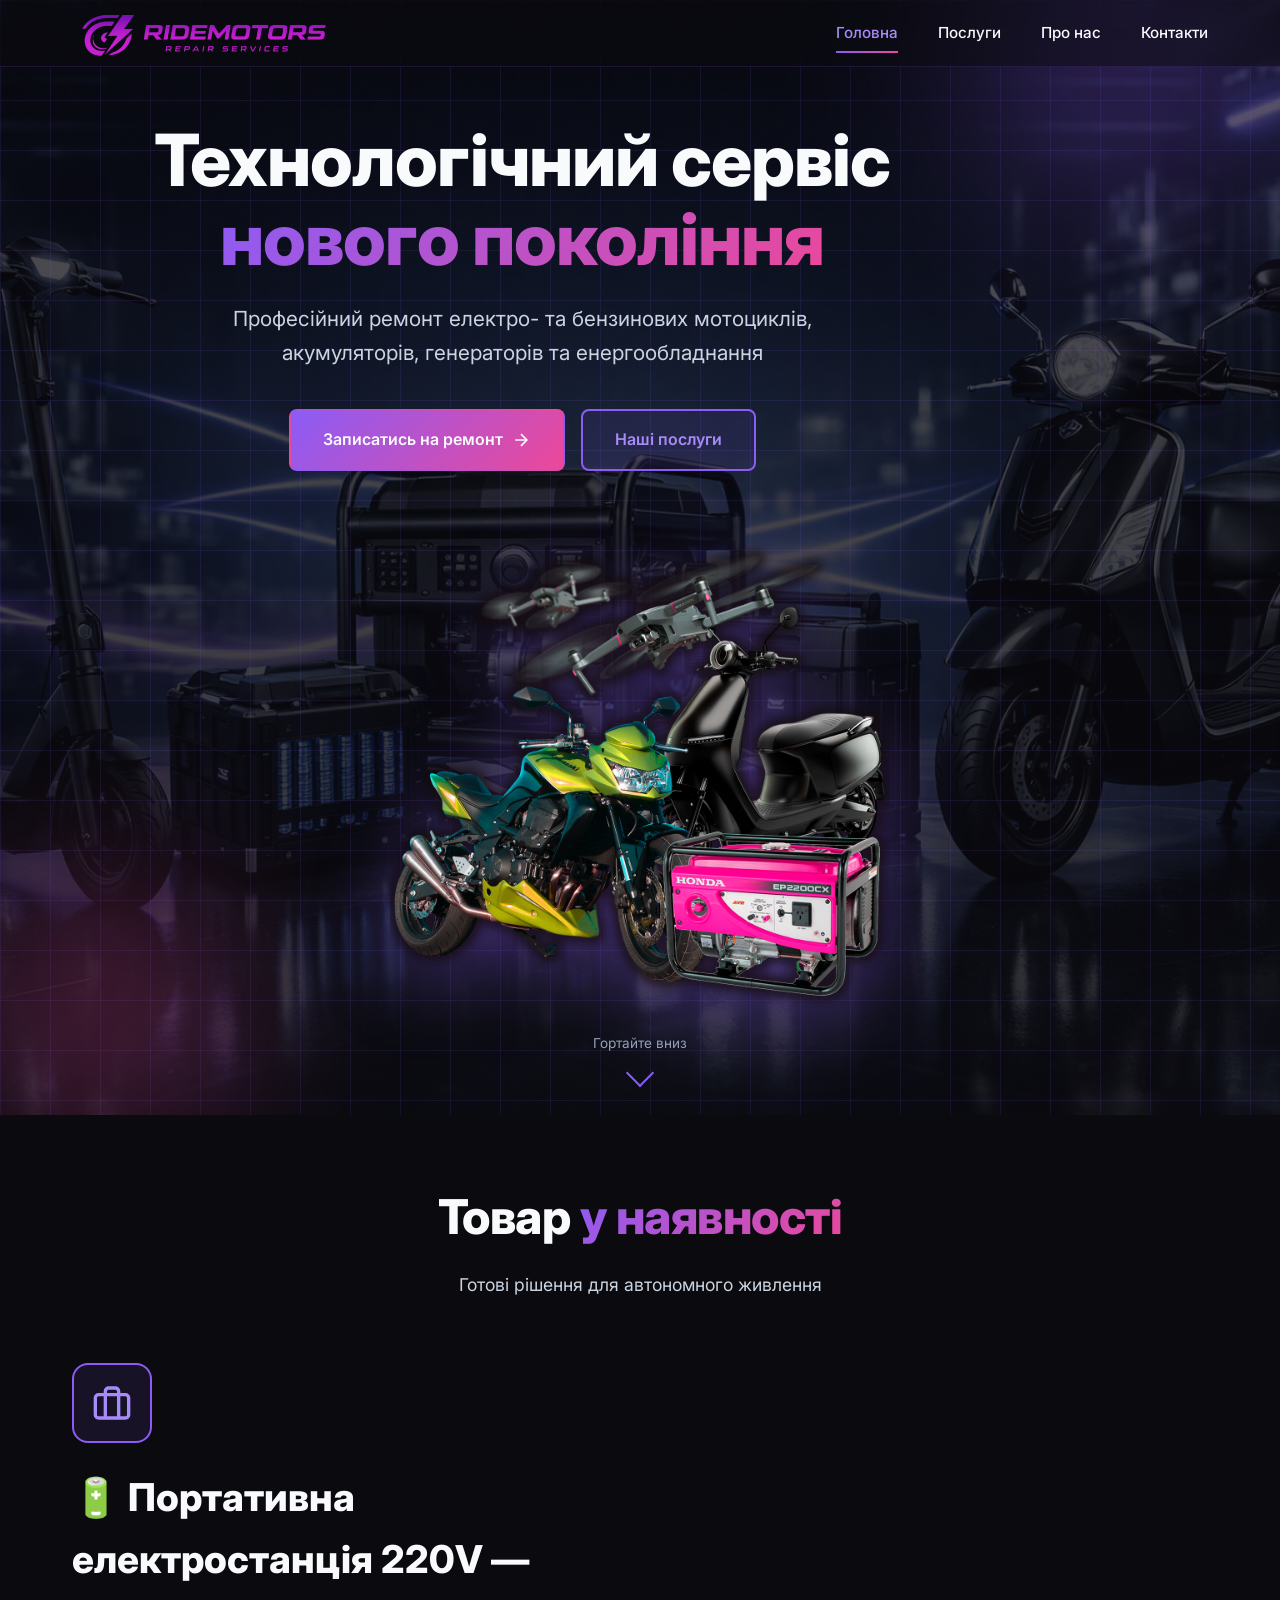
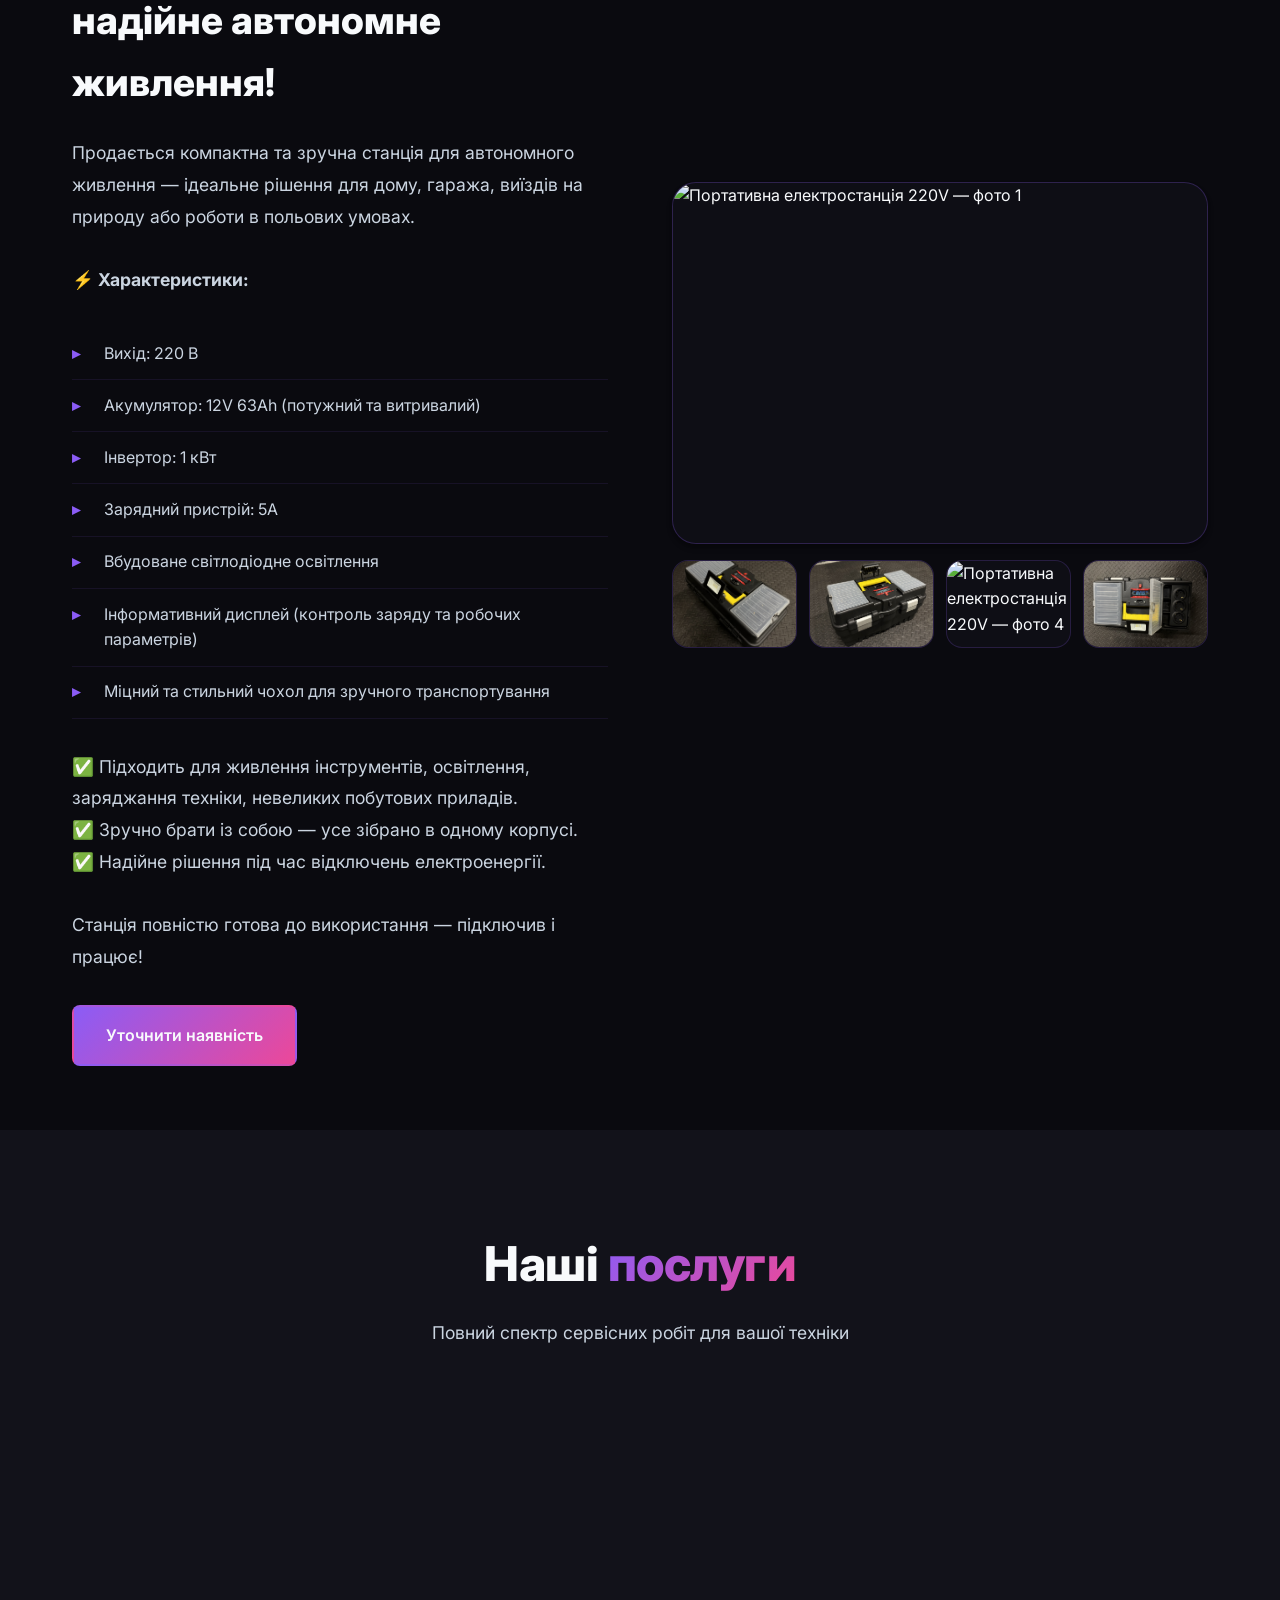
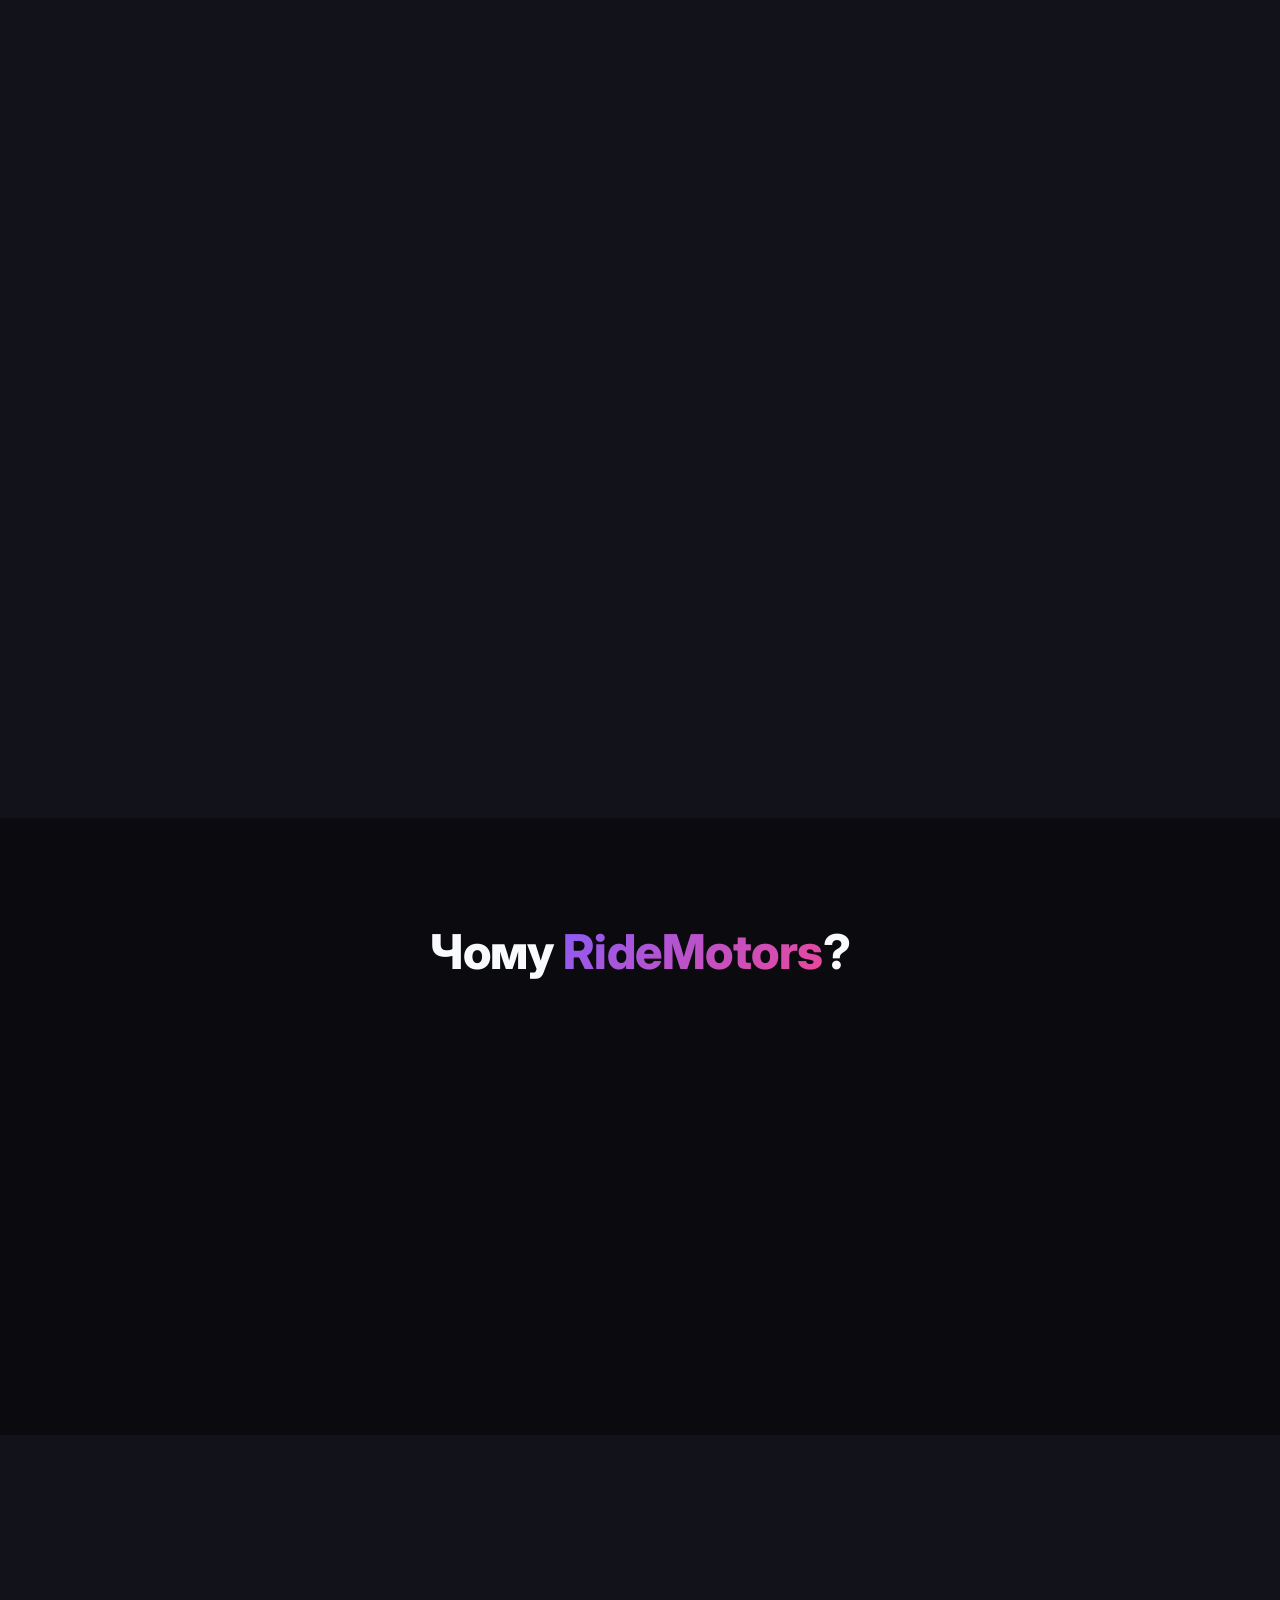
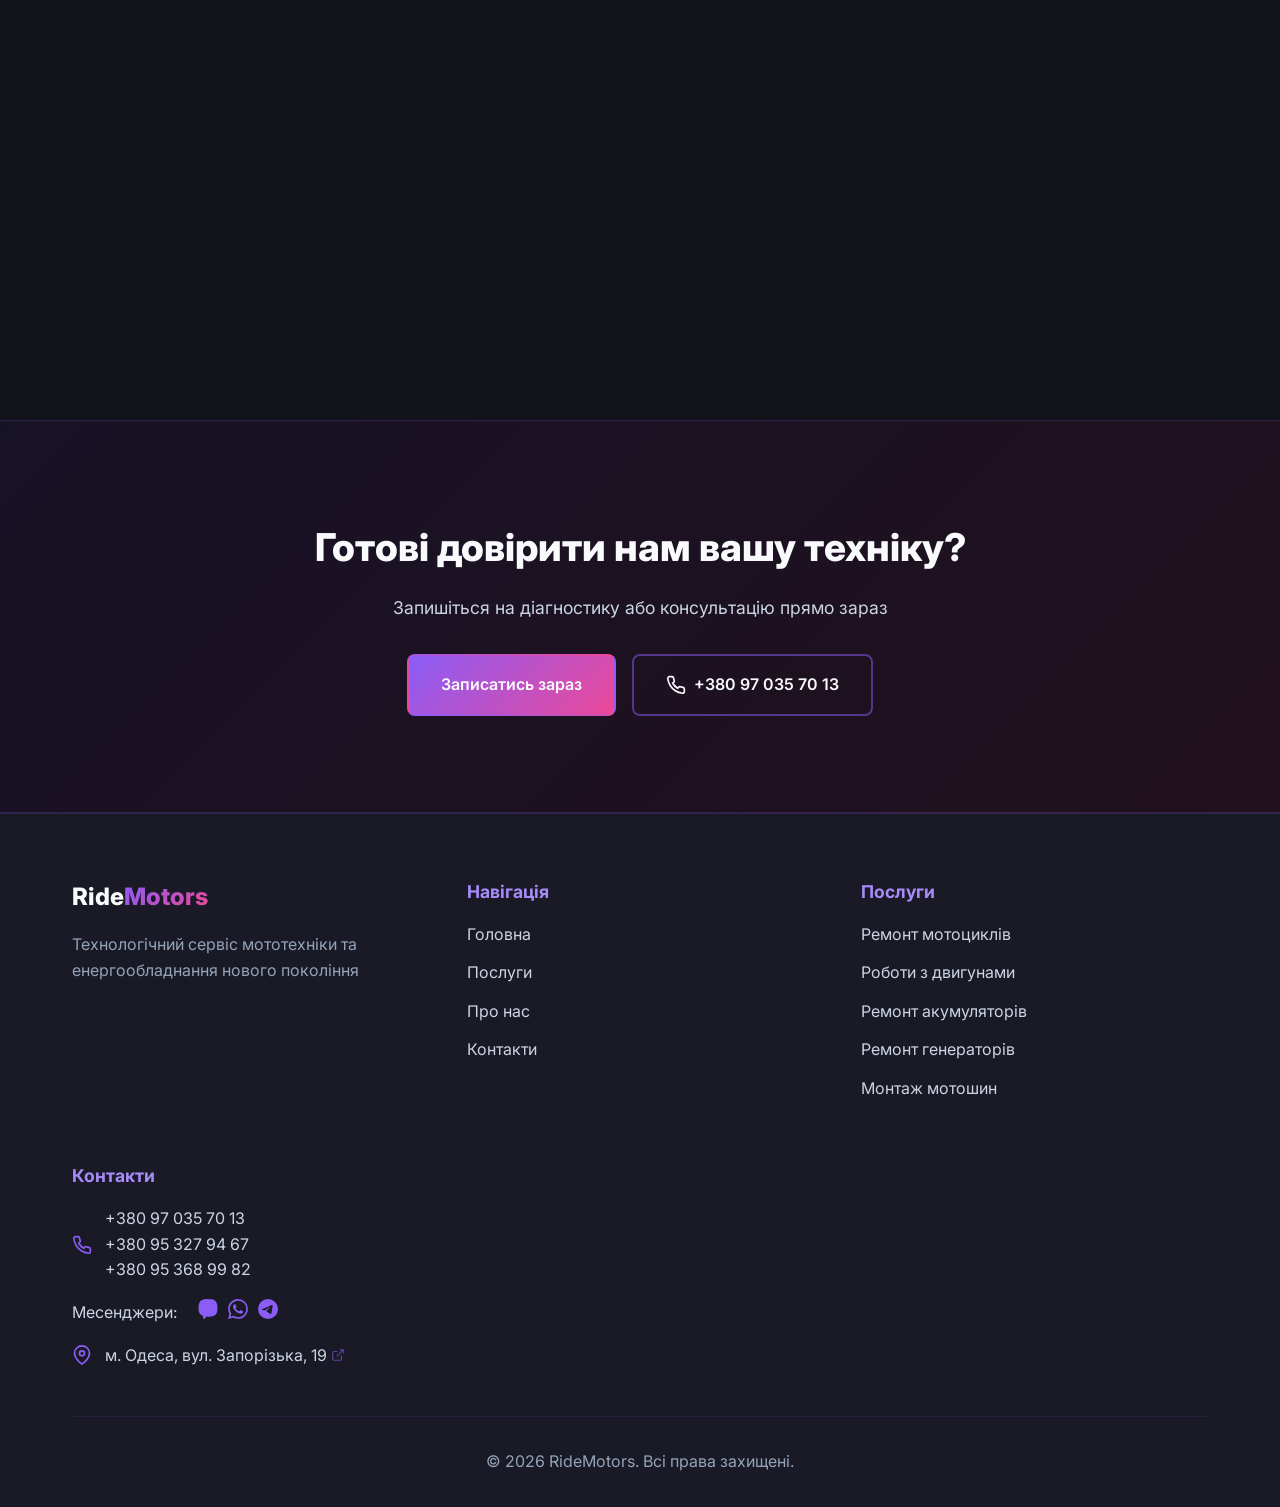
==== commit 6c909ae0: "123" ====
--- a/index.html
+++ b/index.html
@@ -80,8 +80,8 @@
     <section class="service-detail" id="product-power-station">
         <div class="container">
             <div class="section-header">
-                <h2 class="section-title">Товар <span class="gradient-text">в наличии</span></h2>
-                <p class="section-subtitle">Готовые решения для автономного питания</p>
+                <h2 class="section-title">Товар <span class="gradient-text">у наявності</span></h2>
+                <p class="section-subtitle">Готові рішення для автономного живлення</p>
             </div>
             <div class="service-detail-content">
                 <div class="service-detail-info" data-animate>
@@ -91,51 +91,51 @@
                             <path d="M16 21V5a2 2 0 0 0-2-2h-4a2 2 0 0 0-2 2v16"/>
                         </svg>
                     </div>
-                    <h3 class="service-detail-title">🔋 Портативная электростанция 220V — надежное автономное питание!</h3>
+                    <h3 class="service-detail-title">🔋 Портативна електростанція 220V — надійне автономне живлення!</h3>
                     <p class="service-detail-description">
-                        Продается компактная и удобная станция для автономного питания — идеальное решение для дома, гаража,
-                        выездов на природу или работы в полевых условиях.
+                        Продається компактна та зручна станція для автономного живлення — ідеальне рішення для дому, гаража,
+                        виїздів на природу або роботи в польових умовах.
                     </p>
 
                     <p class="service-detail-description"><strong>⚡️ Характеристики:</strong></p>
                     <ul class="service-detail-list">
-                        <li>Выход: 220 В</li>
-                        <li>Аккумулятор: 12V 63Ah (мощный и выносливый)</li>
-                        <li>Инвертор: 1 кВт</li>
-                        <li>Зарядное устройство: 5А</li>
-                        <li>Встроенное светодиодное освещение</li>
-                        <li>Информативный дисплей (контроль заряда и рабочих параметров)</li>
-                        <li>Прочный и стильный чехол для удобной транспортировки</li>
+                        <li>Вихід: 220 В</li>
+                        <li>Акумулятор: 12V 63Ah (потужний та витривалий)</li>
+                        <li>Інвертор: 1 кВт</li>
+                        <li>Зарядний пристрій: 5А</li>
+                        <li>Вбудоване світлодіодне освітлення</li>
+                        <li>Інформативний дисплей (контроль заряду та робочих параметрів)</li>
+                        <li>Міцний та стильний чохол для зручного транспортування</li>
                     </ul>
 
                     <p class="service-detail-description">
-                        ✅ Подходит для питания инструментов, освещения, зарядки техники, небольших бытовых приборов.<br>
-                        ✅ Удобно брать с собой — все собрано в одном корпусе.<br>
-                        ✅ Надежное решение при отключениях электроэнергии.
-                    </p>
-                    <p class="service-detail-description">Станция полностью готова к использованию — подключил и работает!</p>
+                        ✅ Підходить для живлення інструментів, освітлення, заряджання техніки, невеликих побутових приладів.<br>
+                        ✅ Зручно брати із собою — усе зібрано в одному корпусі.<br>
+                        ✅ Надійне рішення під час відключень електроенергії.
+                    </p>
+                    <p class="service-detail-description">Станція повністю готова до використання — підключив і працює!</p>
 
                     <a href="contacts.html" class="btn btn-primary glow-effect">
-                        Уточнить наличие
+                        Уточнити наявність
                     </a>
                 </div>
                 <div class="service-detail-visual" data-animate>
                     <div class="product-gallery">
                         <a class="product-gallery-main" href="img/1.jpg" target="_blank" rel="noopener">
-                            <img src="img/1.jpg" alt="Портативная электростанция 220V — фото 1" loading="lazy">
+                            <img src="img/1.jpg" alt="Портативна електростанція 220V — фото 1" loading="lazy">
                         </a>
                         <div class="product-gallery-thumbs">
                             <a href="img/2.jpg" target="_blank" rel="noopener">
-                                <img src="img/2.jpg" alt="Портативная электростанция 220V — фото 2" loading="lazy">
+                                <img src="img/2.jpg" alt="Портативна електростанція 220V — фото 2" loading="lazy">
                             </a>
                             <a href="img/3.jpg" target="_blank" rel="noopener">
-                                <img src="img/3.jpg" alt="Портативная электростанция 220V — фото 3" loading="lazy">
+                                <img src="img/3.jpg" alt="Портативна електростанція 220V — фото 3" loading="lazy">
                             </a>
                             <a href="img/4.jpg" target="_blank" rel="noopener">
-                                <img src="img/4.jpg" alt="Портативная электростанция 220V — фото 4" loading="lazy">
+                                <img src="img/4.jpg" alt="Портативна електростанція 220V — фото 4" loading="lazy">
                             </a>
                             <a href="img/5.jpg" target="_blank" rel="noopener">
-                                <img src="img/5.jpg" alt="Портативная электростанция 220V — фото 5" loading="lazy">
+                                <img src="img/5.jpg" alt="Портативна електростанція 220V — фото 5" loading="lazy">
                             </a>
                         </div>
                     </div>
--- a/css/styles.css
+++ b/css/styles.css
@@ -567,7 +567,7 @@
     box-shadow: 0 4px 15px rgba(0, 0, 0, 0.2);
 }
 
-/* Шахматный паттерн */
+/* Шаховий патерн */
 .service-card:nth-child(1) {
     transform: translateY(0);
     overflow: visible;
